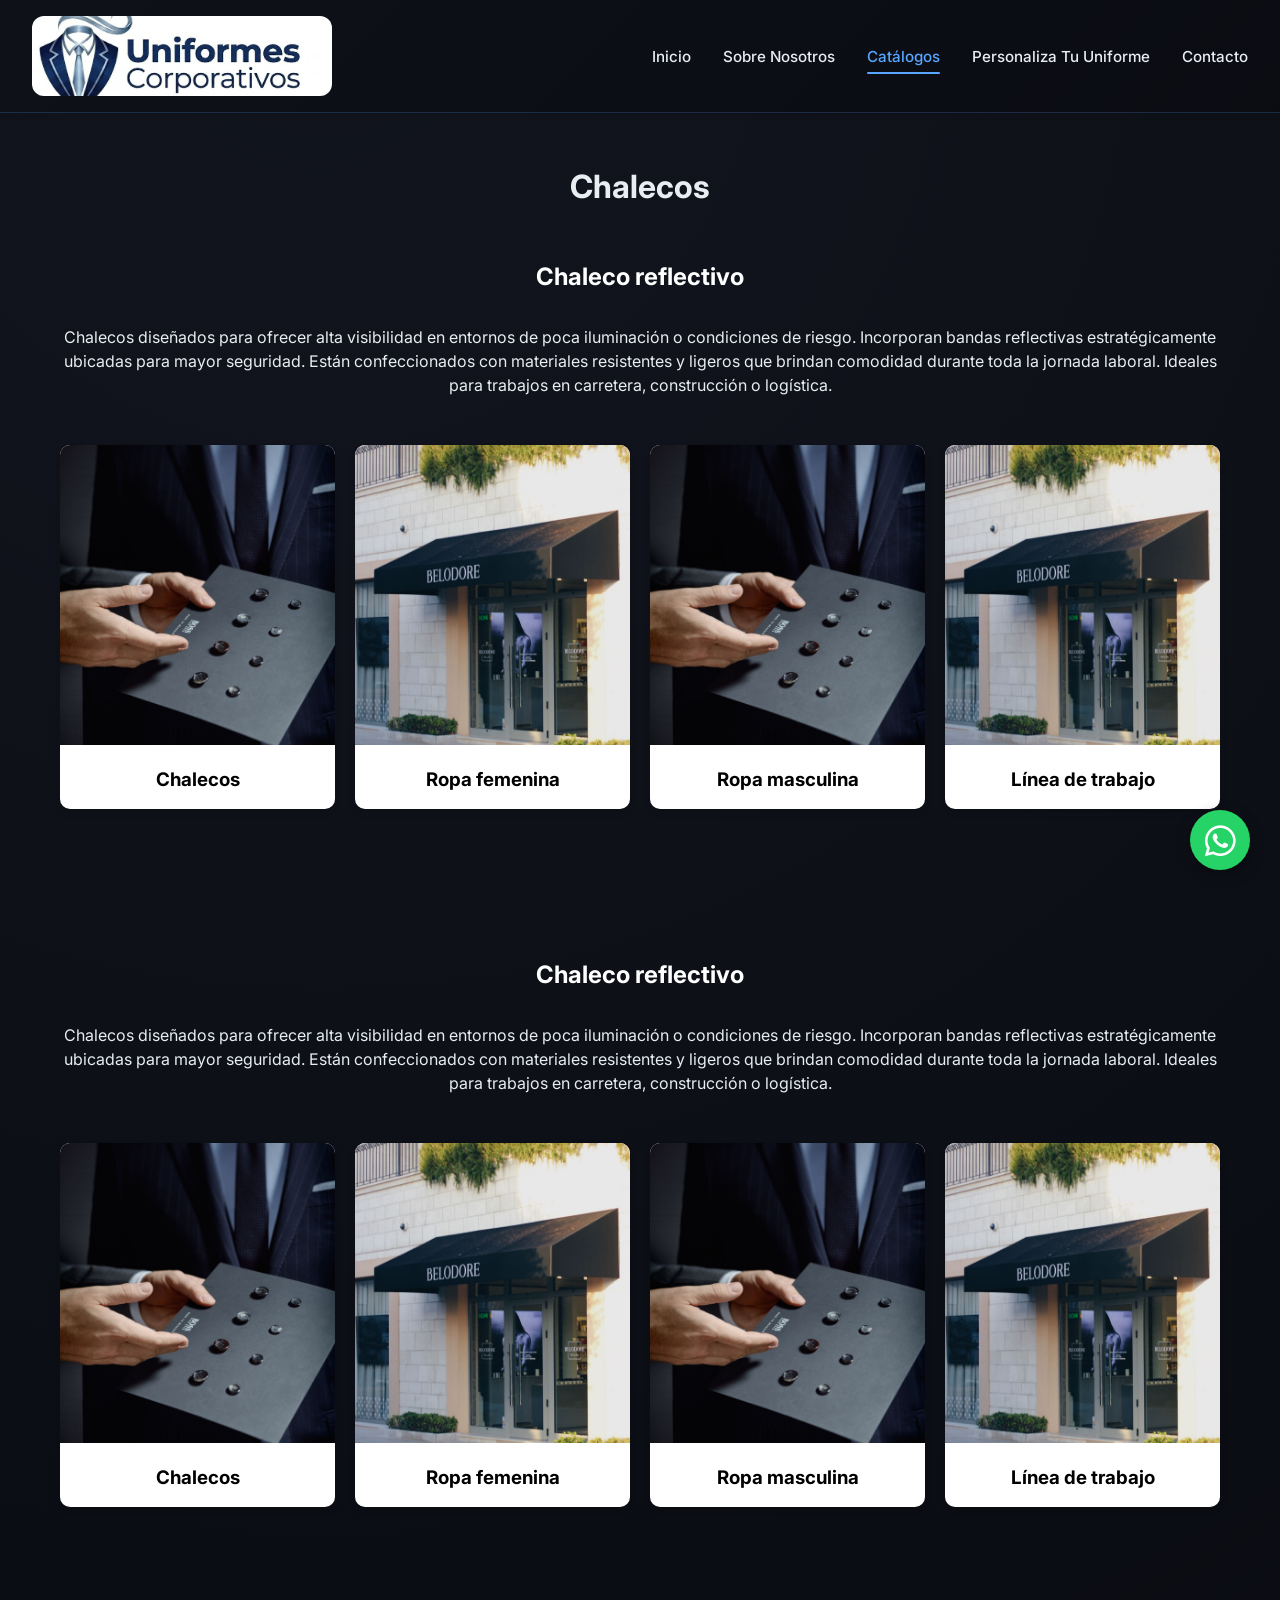
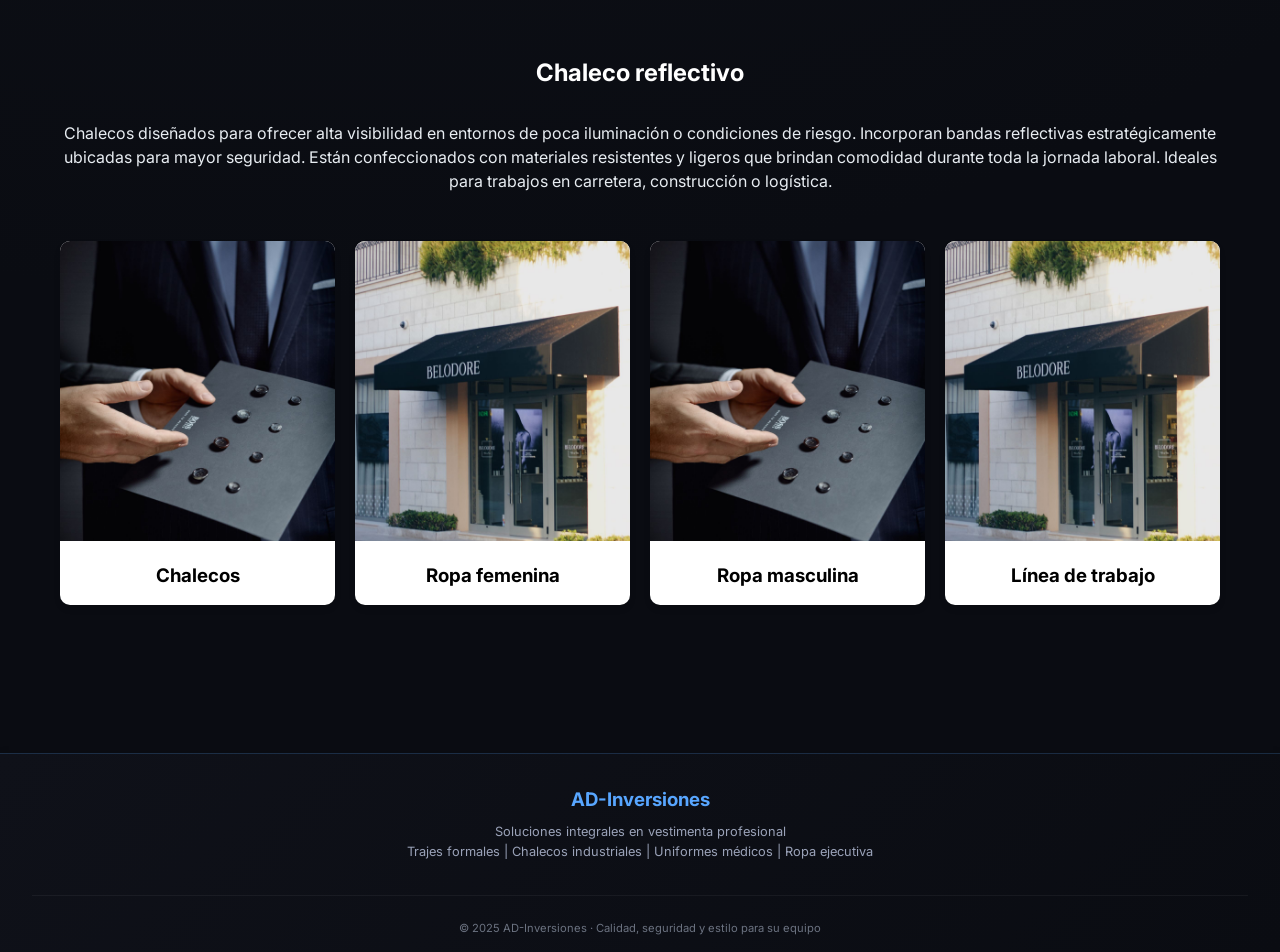
==== chalecos.html @ 8f3dea04 "nuevos cambio logo" ====
<!doctype html>
<html lang="es">
  <head>
    <meta charset="UTF-8" />
    <meta
      name="viewport"
      content="width=device-width, initial-scale=1.0, user-scalable=yes"
    />
    <title>AD-Inversiones | Inicio - Vestimenta Profesional</title>
    <!-- Google Fonts -->
    <link
      href="https://fonts.googleapis.com/css2?family=Inter:opsz,wght@14..32,300;14..32,400;14..32,500;14..32,600;14..32,700;14..32,800&display=swap"
      rel="stylesheet"
    />
    <!-- Font Awesome 6 -->
    <link
      rel="stylesheet"
      href="https://cdnjs.cloudflare.com/ajax/libs/font-awesome/6.0.0-beta3/css/all.min.css"
    />
    <!-- CSS principal -->
    <link rel="stylesheet" href="catalogo.css" />
    <link rel="stylesheet" href="home.css" />
    <link rel="stylesheet" href="style/styleWA.css" />
  </head>
  <body>
    <!-- Navbar -->
    <nav class="navbar">
      <div class="nav-container">
        <div class="nav-logo">
          <img
            src="assets/logo1.jpeg"
            alt="Logo AD-Inversiones"
            class="logo-img"
          />
        </div>
        <ul class="nav-menu">
          <li class="nav-item">
            <a href="home.html" class="nav-link">Inicio</a>
          </li>
          <li class="nav-item">
            <a href="nosotros.html" class="nav-link">Sobre Nosotros</a>
          </li>
          <li class="nav-item">
            <a href="catalogo.html" class="nav-link active">Catálogos</a>
          </li>
          <li class="nav-item">
            <a href="personaliza.html" class="nav-link"
              >Personaliza Tu Uniforme</a
            >
          </li>
          <li class="nav-item">
            <a href="contacto.html" class="nav-link">Contacto</a>
          </li>
        </ul>
        <div class="nav-toggle">
          <i class="fas fa-bars"></i>
        </div>
      </div>
    </nav>

    <!-- Hero / Introducción -->

    <!-- CATÁLOGO -->
    <section class="classes__container">
      <h1 class="section__header">Chalecos</h1>
      <br /><br />
      <h2 class="section__subheader">Chaleco reflectivo</h2>
      <p>
        Chalecos diseñados para ofrecer alta visibilidad en entornos de poca
        iluminación o condiciones de riesgo. Incorporan bandas reflectivas
        estratégicamente ubicadas para mayor seguridad. Están confeccionados con
        materiales resistentes y ligeros que brindan comodidad durante toda la
        jornada laboral. Ideales para trabajos en carretera, construcción o
        logística.
      </p>

      <br /><br />

      <div class="classes__grid">
        <div class="classes__card">
          <div class="classes__image">
            <img src="imagenes/001.jpg" />
          </div>
          <h3>Chalecos</h3>
        </div>

        <div class="classes__card">
          <div class="classes__image">
            <img src="imagenes/002.jpg" />
          </div>
          <h3>Ropa femenina</h3>
        </div>

        <div class="classes__card">
          <div class="classes__image">
            <img src="imagenes/001.jpg" />
          </div>
          <h3>Ropa masculina</h3>
        </div>

        <div class="classes__card">
          <div class="classes__image">
            <img src="imagenes/002.jpg" />
          </div>
          <h3>Línea de trabajo</h3>
        </div>
      </div>
    </section>

    <br /><br />

    <section class="classes__container">
      <h2 class="section__subheader">Chaleco reflectivo</h2>
      <p>
        Chalecos diseñados para ofrecer alta visibilidad en entornos de poca
        iluminación o condiciones de riesgo. Incorporan bandas reflectivas
        estratégicamente ubicadas para mayor seguridad. Están confeccionados con
        materiales resistentes y ligeros que brindan comodidad durante toda la
        jornada laboral. Ideales para trabajos en carretera, construcción o
        logística.
      </p>

      <br /><br />

      <div class="classes__grid">
        <div class="classes__card">
          <div class="classes__image">
            <img src="imagenes/001.jpg" />
          </div>
          <h3>Chalecos</h3>
        </div>

        <div class="classes__card">
          <div class="classes__image">
            <img src="imagenes/002.jpg" />
          </div>
          <h3>Ropa femenina</h3>
        </div>

        <div class="classes__card">
          <div class="classes__image">
            <img src="imagenes/001.jpg" />
          </div>
          <h3>Ropa masculina</h3>
        </div>

        <div class="classes__card">
          <div class="classes__image">
            <img src="imagenes/002.jpg" />
          </div>
          <h3>Línea de trabajo</h3>
        </div>
      </div>
    </section>

    <br /><br />

    <section class="classes__container">
      <h2 class="section__subheader">Chaleco reflectivo</h2>
      <p>
        Chalecos diseñados para ofrecer alta visibilidad en entornos de poca
        iluminación o condiciones de riesgo. Incorporan bandas reflectivas
        estratégicamente ubicadas para mayor seguridad. Están confeccionados con
        materiales resistentes y ligeros que brindan comodidad durante toda la
        jornada laboral. Ideales para trabajos en carretera, construcción o
        logística.
      </p>

      <br /><br />

      <div class="classes__grid">
        <div class="classes__card">
          <div class="classes__image">
            <img src="imagenes/001.jpg" />
          </div>
          <h3>Chalecos</h3>
        </div>

        <div class="classes__card">
          <div class="classes__image">
            <img src="imagenes/002.jpg" />
          </div>
          <h3>Ropa femenina</h3>
        </div>

        <div class="classes__card">
          <div class="classes__image">
            <img src="imagenes/001.jpg" />
          </div>
          <h3>Ropa masculina</h3>
        </div>

        <div class="classes__card">
          <div class="classes__image">
            <img src="imagenes/002.jpg" />
          </div>
          <h3>Línea de trabajo</h3>
        </div>
      </div>
    </section>

    <br /><br />

    <footer>
      <div class="footer-content">
        <div class="footer-info">
          <h3>AD-Inversiones</h3>
          <p>Soluciones integrales en vestimenta profesional</p>
          <p>
            Trajes formales | Chalecos industriales | Uniformes médicos | Ropa
            ejecutiva
          </p>
        </div>
      </div>
      <div class="footer-bottom">
        <p>
          © 2025 AD-Inversiones · Calidad, seguridad y estilo para su equipo
        </p>
      </div>
    </footer>

    <!-- Cargar jQuery -->
    <script src="https://code.jquery.com/jquery-3.7.1.min.js"></script>

    <!-- Cargar el botón de WhatsApp -->
    <div id="whatsappContainer"></div>
    <script>
      $(document).ready(function () {
        $("#whatsappContainer").load("components/whatsapp-button.html");
      });
    </script>

    <script>
      // Menú hamburguesa para responsive
      const navToggle = document.querySelector(".nav-toggle");
      const navMenu = document.querySelector(".nav-menu");

      navToggle.addEventListener("click", () => {
        navMenu.classList.toggle("active");
      });
    </script>
    <!-- Cargar jQuery -->
    <script src="https://code.jquery.com/jquery-3.7.1.min.js"></script>

    <!-- Cargar el botón de WhatsApp -->
    <div id="whatsappContainer"></div>
    <script>
      $(document).ready(function () {
        $("#whatsappContainer").load("components/whatsapp-button.html");
      });
    </script>
  </body>
</html>
---- catalogo.css ----
/* ===== GENERAL ===== */
body {
    font-family: "Inter", sans-serif;
    margin: 0;
    background-color: #f9f9f9;
    /* fondo claro */
    color: #333;
}

h3 {
    color: #000;
}

/* ===== NAVBAR ===== */
.navbar {
    background: #fff;
    box-shadow: 0 2px 5px rgba(0, 0, 0, 0.1);
    position: sticky;
    top: 0;
    z-index: 1000;
}

.nav-container {
    display: flex;
    justify-content: space-between;
    align-items: center;
    padding: 15px 40px;
    max-width: 1200px;
    margin: auto;
}

.nav-logo {
    display: flex;
    align-items: center;
    gap: 10px;
}

.logo-img {
    height: 45px;
}

.logo-text {
    font-weight: bold;
    color: #0b1aec;
}

.nav-menu {
    display: flex;
    list-style: none;
    gap: 20px;
}

.nav-link {
    text-decoration: none;
    color: #333;
    font-weight: 500;
}

.nav-link:hover {
    color: #0b1aec;
}

/* ===== CATÁLOGO ===== */
.classes__container {
    max-width: 1200px;
    margin: auto;
    padding: 50px 20px;
    text-align: center;
}

.section__header {
    font-size: 2rem;
}

.section__subheader {
    color: #ffffff;
    margin-bottom: 30px;
}

.classes__grid {
    display: grid;
    grid-template-columns: repeat(4, 1fr);
    gap: 20px;
}

.classes__card {
    background: #fff;
    border-radius: 10px;
    overflow: hidden;
    box-shadow: 0 4px 6px rgba(0, 0, 0, 0.1);
    transition: 0.3s;
}

.classes__card:hover {
    transform: translateY(-5px);
}

.classes__image {
    position: relative;
}

.classes__image img {
    width: 100%;
    height: 300px;
    object-fit: cover;
}

.classes__content {
    position: absolute;
    bottom: -100%;
    width: 100%;
    height: 100%;
    display: grid;
    place-content: center;
    background: linear-gradient(to top, #04246b, transparent);
    transition: 0.4s;
}

.classes__image:hover .classes__content {
    bottom: 0;
}

.classes__btn {
    padding: 10px 15px;
    background: #0b1aec;
    color: #fff;
    border-radius: 5px;
    text-decoration: none;
    font-weight: bold;
}

.classes__card h3 {
    padding: 15px;
}

/* ===== FOOTER ===== */
footer {
    background: #fff;
    margin-top: 50px;
    padding: 30px 20px;
    text-align: center;
    box-shadow: 0 -2px 5px rgba(0, 0, 0, 0.1);
}

.footer-info h3 {
    color: #0b1aec;
}

.footer-bottom {
    margin-top: 10px;
    font-size: 0.9rem;
    color: #666;
}

/* ===== RESPONSIVE ===== */
@media (max-width: 992px) {
    .classes__grid {
        grid-template-columns: repeat(2, 1fr);
    }
}

@media (max-width: 500px) {
    .classes__grid {
        grid-template-columns: 1fr;
    }
}
---- home.css ----
* {
    margin: 0;
    padding: 0;
    box-sizing: border-box;
}

body {
    font-family: 'Inter', sans-serif;
    background-color: #0A0C12;
    background-image: radial-gradient(circle at 25% 0%, rgba(30, 35, 48, 0.4) 0%, rgba(10, 12, 18, 0) 70%);
    color: #E8EDF2;
    line-height: 1.5;
    min-height: 100vh;
}

/* ========== NAVBAR ========== */
.navbar {
    background: linear-gradient(135deg, #0F1119 0%, #0A0C12 100%);
    border-bottom: 1px solid rgba(88, 166, 255, 0.2);
    position: sticky;
    top: 0;
    z-index: 1000;
    backdrop-filter: blur(10px);
}

.nav-container {
    max-width: 1600px;
    margin: 0 auto;
    padding: 1rem 2rem;
    display: flex;
    justify-content: space-between;
    align-items: center;
}

.nav-logo {
    display: flex;
    align-items: center;
    gap: 0.8rem;
}

.logo-img {
    width: 300px;
    height: 80px;
    border-radius: 12px;
    object-fit: cover;
}

.logo-text {
    font-size: 1.5rem;
    font-weight: 800;
    background: linear-gradient(135deg, #FFFFFF, #58A6FF);
    background-clip: text;
    -webkit-background-clip: text;
    color: transparent;
}

.nav-menu {
    display: flex;
    gap: 2rem;
    list-style: none;
}

.nav-link {
    color: #E8EDF2;
    text-decoration: none;
    font-weight: 500;
    font-size: 0.95rem;
    transition: all 0.3s ease;
    padding: 0.5rem 0;
    position: relative;
}

.nav-link:hover {
    color: #58A6FF;
}

.nav-link.active {
    color: #58A6FF;
}

.nav-link.active::after {
    content: '';
    position: absolute;
    bottom: 0;
    left: 0;
    width: 100%;
    height: 2px;
    background: #58A6FF;
    border-radius: 2px;
}

.nav-toggle {
    display: none;
    font-size: 1.5rem;
    cursor: pointer;
    color: #58A6FF;
}

/* ========== HERO SECTION ========== */
.hero-section {
    padding: 4rem 2rem;
    text-align: center;
    background: linear-gradient(135deg, #0F1119 0%, #0A0C12 100%);
    border-bottom: 1px solid rgba(88, 166, 255, 0.1);
}

.hero-content h1 {
    font-size: 2.5rem;
    font-weight: 700;
    max-width: 1000px;
    margin: 0 auto;
    background: linear-gradient(135deg, #FFFFFF, #58A6FF);
    background-clip: text;
    -webkit-background-clip: text;
    color: transparent;
    line-height: 1.3;
}

/* ========== MAIN TWO COLUMNS ========== */
.main-two-columns {
    max-width: 1600px;
    margin: 0 auto;
    padding: 3rem 2rem;
    display: flex;
    gap: 3rem;
    align-items: flex-start;
}

/* Columna izquierda - Historias de éxito */
.success-sidebar {
    flex: 1.2;
    min-width: 300px;
    max-width: 420px;
    position: sticky;
    top: 100px;
    align-self: flex-start;
}

.success-card {
    background: linear-gradient(145deg, #1E3A5F 0%, #1A2F4E 100%);
    border-radius: 2rem;
    box-shadow: 0 25px 45px -12px rgba(0, 0, 0, 0.5);
    overflow: hidden;
    border: 1px solid rgba(88, 166, 255, 0.25);
    transition: transform 0.2s ease, box-shadow 0.2s ease;
}

.success-card:hover {
    transform: translateY(-5px);
    box-shadow: 0 30px 50px -15px rgba(0, 0, 0, 0.6);
    border-color: rgba(88, 166, 255, 0.5);
}

.card-header {
    background: linear-gradient(135deg, #254E7A 0%, #1A3A5C 100%);
    padding: 1.5rem 1.8rem;
    border-bottom: 1px solid rgba(88, 166, 255, 0.3);
}

.card-header h2 {
    font-weight: 700;
    font-size: 1.5rem;
    display: flex;
    align-items: center;
    gap: 0.6rem;
    color: #FFFFFF;
}

.card-header h2 i {
    font-size: 1.6rem;
    color: #58A6FF;
}

.card-header p {
    font-size: 0.85rem;
    opacity: 0.8;
    margin-top: 0.5rem;
    color: #B8D0F0;
}

.stories-list {
    padding: 1.5rem 1.8rem;
    display: flex;
    flex-direction: column;
    gap: 1.8rem;
}

.story-item {
    display: flex;
    gap: 1rem;
    align-items: flex-start;
    border-bottom: 1px solid rgba(88, 166, 255, 0.15);
    padding-bottom: 1.5rem;
}

.story-item:last-child {
    border-bottom: none;
    padding-bottom: 0;
}

.story-icon {
    background: rgba(88, 166, 255, 0.15);
    width: 48px;
    height: 48px;
    border-radius: 60px;
    display: flex;
    align-items: center;
    justify-content: center;
    flex-shrink: 0;
    color: #58A6FF;
    font-size: 1.4rem;
}

.story-content h3 {
    font-size: 1rem;
    font-weight: 700;
    margin-bottom: 0.4rem;
    color: #FFFFFF;
}

.story-content .testimonial {
    font-size: 0.85rem;
    line-height: 1.45;
    color: #C5D9F0;
    margin-bottom: 0.5rem;
}

.client-name {
    font-size: 0.7rem;
    font-weight: 600;
    text-transform: uppercase;
    letter-spacing: 0.5px;
    color: #58A6FF;
    display: inline-block;
}

.rating {
    margin-top: 0.4rem;
    color: #F4B942;
    font-size: 0.7rem;
    letter-spacing: 2px;
}

.btn-ver-mas {
    margin: 0 1.8rem 1.8rem 1.8rem;
    background: rgba(88, 166, 255, 0.1);
    border: 1px solid rgba(88, 166, 255, 0.35);
    color: #58A6FF;
    padding: 0.7rem 1rem;
    border-radius: 40px;
    font-weight: 600;
    font-size: 0.85rem;
    text-align: center;
    cursor: default;
    width: calc(100% - 3.6rem);
}

.btn-ver-mas i {
    margin-left: 0.4rem;
}

/* Columna derecha - Contenido principal */
.main-content {
    flex: 3;
    min-width: 0;
}

/* ========== WHAT WE DO ========== */
.what-we-do {
    background: linear-gradient(145deg, #1C3A5C 0%, #16324F 100%);
    padding: 2rem;
    border-radius: 1.5rem;
    margin-bottom: 2rem;
    border: 1px solid rgba(88, 166, 255, 0.2);
}

.what-we-do h2 {
    font-size: 1.8rem;
    color: #58A6FF;
    margin-bottom: 1rem;
}

.what-we-do p {
    font-size: 1rem;
    color: #C5D9F0;
    line-height: 1.6;
}

/* ========== DESIGNS SECTION ========== */
.designs-section {
    background: linear-gradient(145deg, #1C3A5C 0%, #16324F 100%);
    padding: 2rem;
    border-radius: 1.5rem;
    margin-bottom: 2rem;
    border: 1px solid rgba(88, 166, 255, 0.2);
}

.designs-section h2 {
    font-size: 1.8rem;
    color: #58A6FF;
    margin-bottom: 1rem;
}

.designs-section p {
    font-size: 1rem;
    color: #C5D9F0;
    line-height: 1.6;
}

/* ========== PRODUCT LINES ========== */
.product-lines {
    margin-bottom: 3rem;
}

.line-cards {
    display: grid;
    grid-template-columns: repeat(auto-fit, minmax(220px, 1fr));
    gap: 1.5rem;
}

.line-card {
    background: linear-gradient(145deg, #1C3A5C 0%, #16324F 100%);
    padding: 1.8rem;
    border-radius: 1.5rem;
    text-align: center;
    transition: all 0.3s ease;
    border: 1px solid rgba(88, 166, 255, 0.2);
}

.line-card:hover {
    transform: translateY(-5px);
    border-color: rgba(88, 166, 255, 0.5);
}

.line-icon {
    width: 70px;
    height: 70px;
    background: rgba(88, 166, 255, 0.15);
    border-radius: 60px;
    display: flex;
    align-items: center;
    justify-content: center;
    margin: 0 auto 1.2rem auto;
}

.line-icon i {
    font-size: 2rem;
    color: #58A6FF;
}

.line-card h3 {
    color: #FFFFFF;
    margin-bottom: 0.8rem;
    font-size: 1.1rem;
}

.line-card p {
    color: #B8D0F0;
    font-size: 0.85rem;
    line-height: 1.5;
}

/* ========== GALLERY SECTION ========== */
.gallery-section {
    margin-bottom: 1rem;
}

.section-header {
    text-align: center;
    margin-bottom: 2rem;
}

.section-header h2 {
    font-size: 1.8rem;
    color: #58A6FF;
    margin-bottom: 0.5rem;
}

.section-header p {
    color: #B8D0F0;
}

.gallery-grid {
    display: grid;
    grid-template-columns: repeat(auto-fill, minmax(250px, 1fr));
    gap: 1.8rem;
}

.clothing-card {
    background: linear-gradient(145deg, #1C3A5C 0%, #16324F 100%);
    border-radius: 1.5rem;
    overflow: hidden;
    transition: all 0.35s ease;
    box-shadow: 0 10px 25px -8px rgba(0, 0, 0, 0.4);
    border: 1px solid rgba(88, 166, 255, 0.25);
    cursor: pointer;
}

.clothing-card:hover {
    transform: translateY(-8px);
    box-shadow: 0 25px 40px -12px rgba(0, 0, 0, 0.5);
    border-color: rgba(88, 166, 255, 0.5);
}

.image-container {
    width: 100%;
    aspect-ratio: 4 / 5;
    overflow: hidden;
    background: #0F1A24;
}

.image-container img {
    width: 100%;
    height: 100%;
    object-fit: cover;
    transition: transform 0.5s ease;
}

.clothing-card:hover .image-container img {
    transform: scale(1.05);
}

.clothing-info {
    padding: 1.2rem;
}

.clothing-info h3 {
    font-size: 1rem;
    font-weight: 700;
    margin-bottom: 0.3rem;
    color: #FFFFFF;
}

.category-tag {
    font-size: 0.7rem;
    color: #58A6FF;
    margin-bottom: 0.5rem;
    display: flex;
    align-items: center;
    gap: 0.3rem;
}

.price {
    font-weight: 800;
    color: #58A6FF;
    font-size: 1.1rem;
}

/* ========== FOOTER ========== */
footer {
    background: linear-gradient(135deg, #0F1119 0%, #0A0C12 100%);
    border-top: 1px solid rgba(88, 166, 255, 0.2);
    padding: 2rem 2rem 1rem;
}

.footer-content {
    max-width: 1600px;
    margin: 0 auto;
    display: flex;
    justify-content: center;
    align-items: center;
    flex-wrap: wrap;
    gap: 2rem;
    padding-bottom: 1.5rem;
}

.footer-info h3 {
    color: #58A6FF;
    margin-bottom: 0.5rem;
}

.footer-info p {
    color: #9AA2B8;
    font-size: 0.8rem;
}

.footer-links {
    display: flex;
    gap: 1.5rem;
    flex-wrap: wrap;
}

.footer-links a {
    color: #B0B8CC;
    text-decoration: none;
    font-size: 0.85rem;
    transition: color 0.3s;
}

.footer-links a:hover {
    color: #58A6FF;
}

.footer-bottom {
    text-align: center;
    padding-top: 1.5rem;
    border-top: 1px solid rgba(255, 255, 255, 0.05);
}

.footer-bottom p {
    color: #6B7280;
    font-size: 0.7rem;
}

/* ========== RESPONSIVE ========== */
@media (max-width: 1000px) {
    .main-two-columns {
        flex-direction: column;
        padding: 2rem 1.5rem;
    }

    .success-sidebar {
        position: relative;
        top: 0;
        max-width: 100%;
        width: 100%;
        margin-bottom: 2rem;
    }

    .success-card {
        max-width: 100%;
    }
}

@media (max-width: 900px) {
    .nav-menu {
        position: fixed;
        left: -100%;
        top: 70px;
        flex-direction: column;
        background: linear-gradient(135deg, #0F1119 0%, #0A0C12 100%);
        width: 100%;
        text-align: center;
        transition: 0.3s;
        box-shadow: 0 10px 20px rgba(0, 0, 0, 0.3);
        padding: 2rem 0;
        gap: 1.5rem;
        border-bottom: 1px solid rgba(88, 166, 255, 0.2);
    }

    .nav-menu.active {
        left: 0;
    }

    .nav-toggle {
        display: block;
    }

    .hero-content h1 {
        font-size: 1.8rem;
    }
}

@media (max-width: 550px) {
    .hero-section {
        padding: 2rem 1rem;
    }

    .hero-content h1 {
        font-size: 1.4rem;
    }

    .what-we-do h2,
    .designs-section h2,
    .section-header h2 {
        font-size: 1.5rem;
    }

    .gallery-grid {
        gap: 1rem;
    }

    .line-cards {
        grid-template-columns: 1fr;
    }

    .footer-content {
        flex-direction: column;
        text-align: center;
    }

    .main-two-columns {
        padding: 1.5rem;
    }
}
---- style/styleWA.css ----
/* ========== BOTÓN FLOTANTE DE WHATSAPP ========== */
.whatsapp-float {
    position: fixed;
    bottom: 30px;
    right: 30px;
    background-color: #25D366;
    color: white;
    width: 60px;
    height: 60px;
    border-radius: 50%;
    text-align: center;
    font-size: 35px;
    box-shadow: 0 4px 15px rgba(0, 0, 0, 0.3);
    z-index: 1000;
    display: flex;
    align-items: center;
    justify-content: center;
    text-decoration: none;
    transition: all 0.3s ease;
    animation: pulse 2s infinite;
}

.whatsapp-float:hover {
    transform: scale(1.1);
    background-color: #20b858;
    box-shadow: 0 6px 20px rgba(0, 0, 0, 0.4);
}

.whatsapp-float i {
    font-size: 35px;
    color: white;
}

/* Tooltip o texto flotante */
.whatsapp-tooltip {
    position: absolute;
    right: 70px;
    background-color: #1a1a2e;
    color: white;
    padding: 8px 15px;
    border-radius: 20px;
    font-size: 14px;
    font-weight: 500;
    white-space: nowrap;
    opacity: 0;
    visibility: hidden;
    transition: all 0.3s ease;
    font-family: 'Inter', sans-serif;
    box-shadow: 0 2px 10px rgba(0, 0, 0, 0.2);
    pointer-events: none;
}

.whatsapp-tooltip::after {
    content: '';
    position: absolute;
    right: -8px;
    top: 50%;
    transform: translateY(-50%);
    border-width: 5px;
    border-style: solid;
    border-color: transparent transparent transparent #1a1a2e;
}

.whatsapp-float:hover .whatsapp-tooltip {
    opacity: 1;
    visibility: visible;
}

/* Animación de pulso */
@keyframes pulse {
    0% {
        box-shadow: 0 0 0 0 rgba(37, 211, 102, 0.7);
    }
    70% {
        box-shadow: 0 0 0 15px rgba(37, 211, 102, 0);
    }
    100% {
        box-shadow: 0 0 0 0 rgba(37, 211, 102, 0);
    }
}

/* Responsive para móviles */
@media (max-width: 768px) {
    .whatsapp-float {
        bottom: 20px;
        right: 20px;
        width: 55px;
        height: 55px;
    }

    .whatsapp-float i {
        font-size: 30px;
    }

    .whatsapp-tooltip {
        display: none;
    }
}
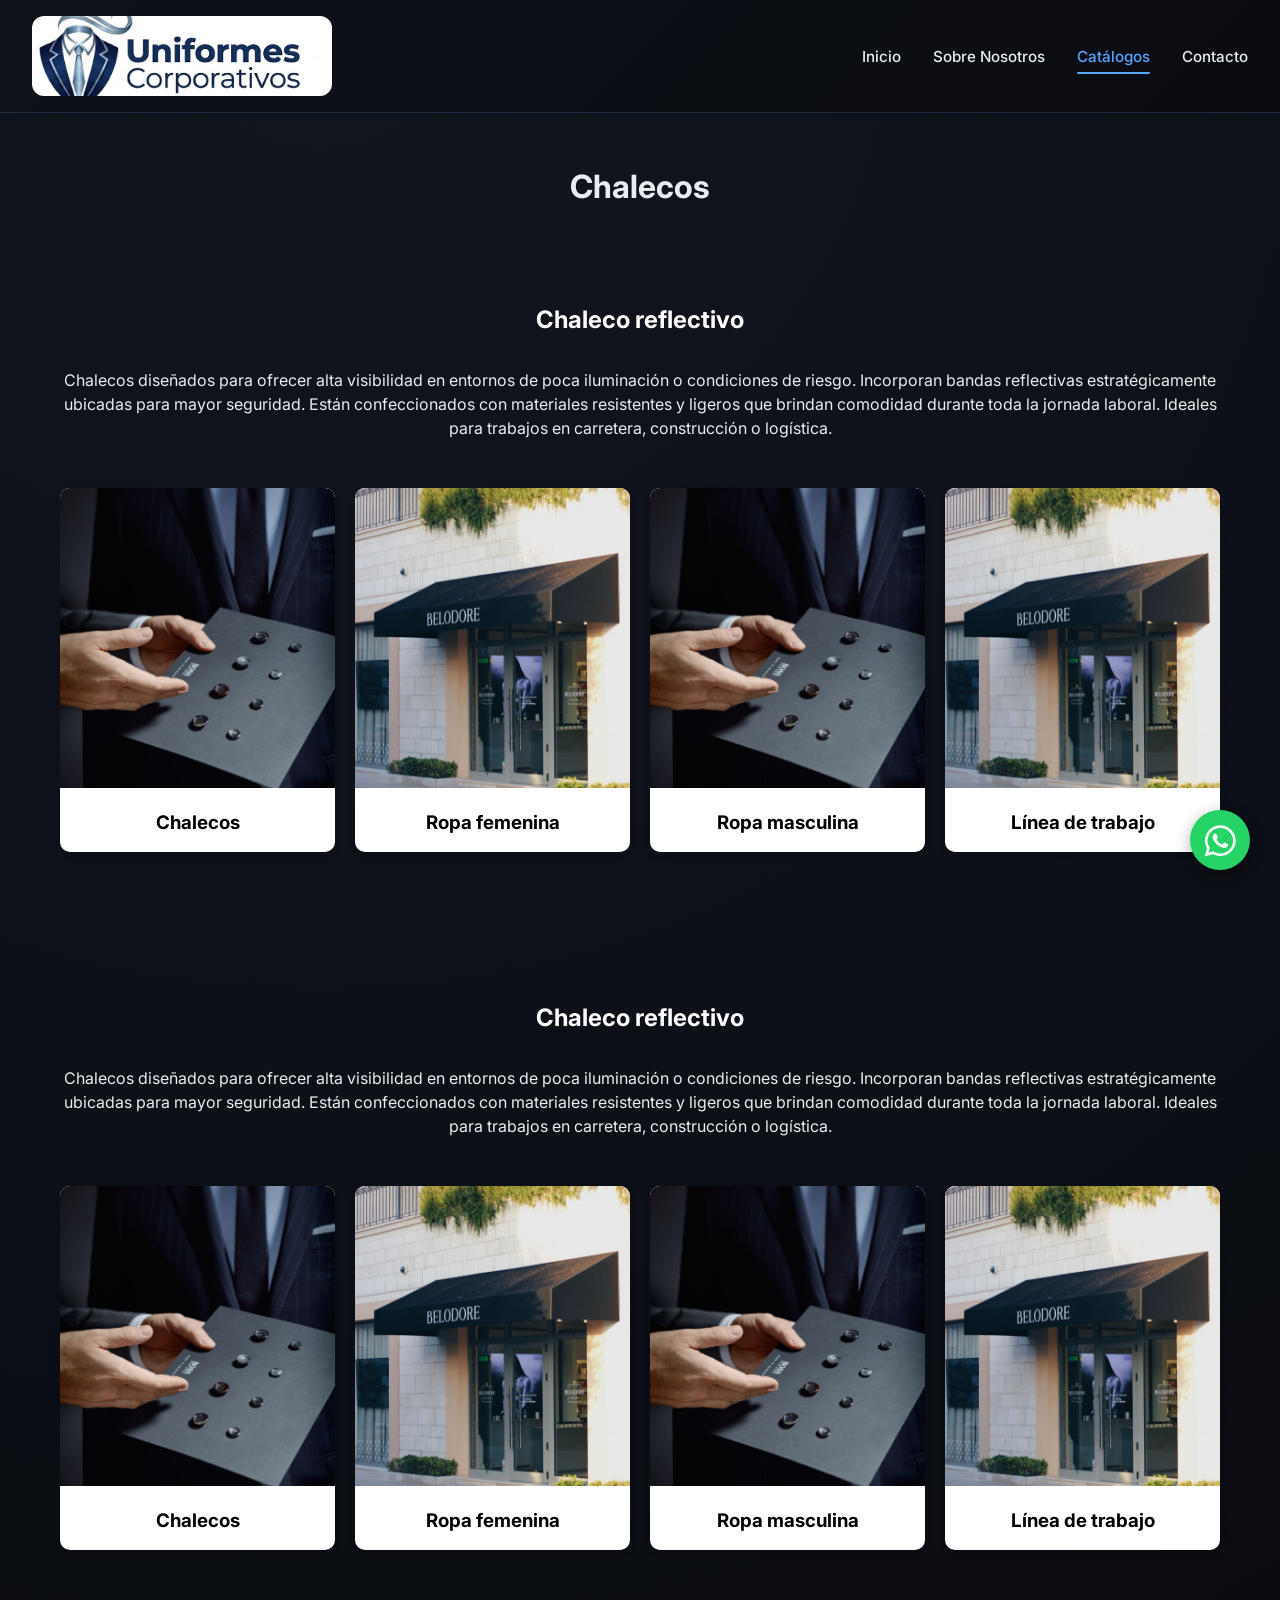
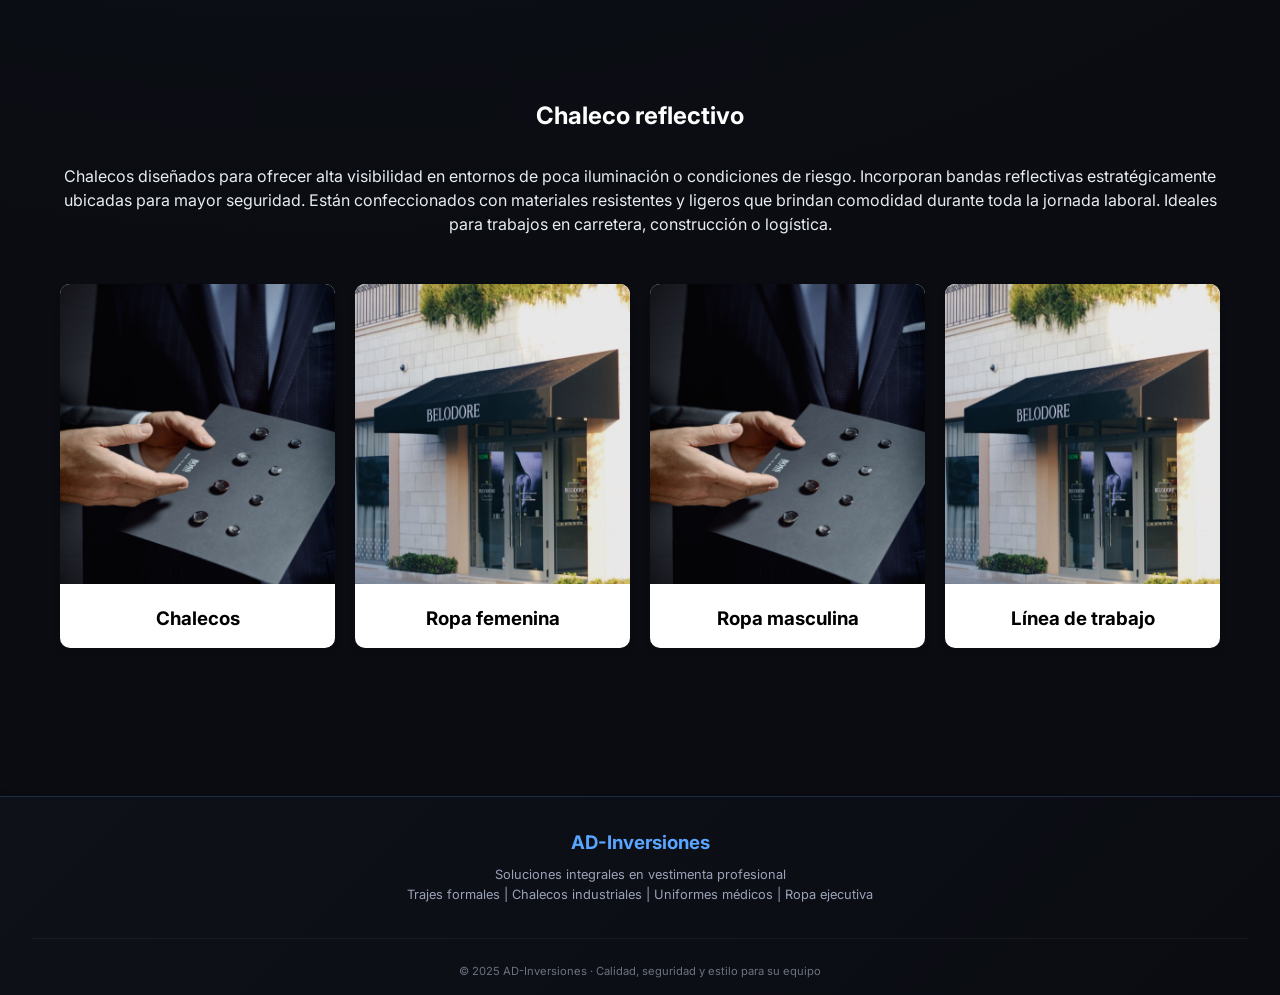
==== commit c5227d2b: "se agrego el proyecto" ====
--- a/chalecos.html
+++ b/chalecos.html
@@ -18,8 +18,8 @@
       href="https://cdnjs.cloudflare.com/ajax/libs/font-awesome/6.0.0-beta3/css/all.min.css"
     />
     <!-- CSS principal -->
-    <link rel="stylesheet" href="catalogo.css" />
-    <link rel="stylesheet" href="home.css" />
+    <link rel="stylesheet" href="style/catalogo.css" />
+    <link rel="stylesheet" href="style/home.css" />
     <link rel="stylesheet" href="style/styleWA.css" />
   </head>
   <body>
@@ -43,11 +43,7 @@
           <li class="nav-item">
             <a href="catalogo.html" class="nav-link active">Catálogos</a>
           </li>
-          <li class="nav-item">
-            <a href="personaliza.html" class="nav-link"
-              >Personaliza Tu Uniforme</a
-            >
-          </li>
+
           <li class="nav-item">
             <a href="contacto.html" class="nav-link">Contacto</a>
           </li>
--- a/style/catalogo.css
+++ b/style/catalogo.css
@@ -0,0 +1,585 @@
+/* ===== GENERAL ===== */
+body {
+    font-family: "Inter", sans-serif;
+    margin: 0;
+    background-color: #f9f9f9;
+    /* fondo claro */
+    color: #333;
+}
+
+h3 {
+    color: #000;
+}
+
+/* ===== NAVBAR ===== */
+.navbar {
+    background: #fff;
+    box-shadow: 0 2px 5px rgba(0, 0, 0, 0.1);
+    position: sticky;
+    top: 0;
+    z-index: 1000;
+}
+
+.nav-container {
+    display: flex;
+    justify-content: space-between;
+    align-items: center;
+    padding: 15px 40px;
+    max-width: 1200px;
+    margin: auto;
+}
+
+.nav-logo {
+    display: flex;
+    align-items: center;
+    gap: 10px;
+}
+
+.logo-img {
+    height: 45px;
+}
+
+.logo-text {
+    font-weight: bold;
+    color: #0b1aec;
+}
+
+.nav-menu {
+    display: flex;
+    list-style: none;
+    gap: 20px;
+}
+
+.nav-link {
+    text-decoration: none;
+    color: #333;
+    font-weight: 500;
+}
+
+.nav-link:hover {
+    color: #0b1aec;
+}
+
+/* ===== CATÁLOGO ===== */
+.classes__container {
+    max-width: 1200px;
+    margin: auto;
+    padding: 50px 20px;
+    text-align: center;
+}
+
+.section__header {
+    font-size: 2rem;
+}
+
+.section__subheader {
+    color: #ffffff;
+    margin-bottom: 30px;
+}
+
+.classes__grid {
+    display: grid;
+    grid-template-columns: repeat(4, 1fr);
+    gap: 20px;
+}
+
+.classes__card {
+    background: #fff;
+    border-radius: 10px;
+    overflow: hidden;
+    box-shadow: 0 4px 6px rgba(0, 0, 0, 0.1);
+    transition: 0.3s;
+}
+
+.classes__card:hover {
+    transform: translateY(-5px);
+}
+
+.classes__image {
+    position: relative;
+}
+
+.classes__image img {
+    width: 100%;
+    height: 300px;
+    object-fit: cover;
+}
+
+.classes__content {
+    position: absolute;
+    bottom: -100%;
+    width: 100%;
+    height: 100%;
+    display: grid;
+    place-content: center;
+    background: linear-gradient(to top, #04246b, transparent);
+    transition: 0.4s;
+}
+
+.classes__image:hover .classes__content {
+    bottom: 0;
+}
+
+.classes__btn {
+    padding: 10px 15px;
+    background: #0b1aec;
+    color: #fff;
+    border-radius: 5px;
+    text-decoration: none;
+    font-weight: bold;
+}
+
+.classes__card h3 {
+    padding: 15px;
+}
+
+/* ===== FOOTER ===== */
+footer {
+    background: #fff;
+    margin-top: 50px;
+    padding: 30px 20px;
+    text-align: center;
+    box-shadow: 0 -2px 5px rgba(0, 0, 0, 0.1);
+}
+
+.footer-info h3 {
+    color: #0b1aec;
+}
+
+.footer-bottom {
+    margin-top: 10px;
+    font-size: 0.9rem;
+    color: #666;
+}
+
+/* ===== RESPONSIVE ===== */
+@media (max-width: 992px) {
+    .classes__grid {
+        grid-template-columns: repeat(2, 1fr);
+    }
+}
+
+@media (max-width: 500px) {
+    .classes__grid {
+        grid-template-columns: 1fr;
+    }
+}
+
+
+
+
+
+
+
+
+
+
+
+/* CONTENEDOR PRINCIPAL */
+.why {
+    padding: 4rem 2rem;
+}
+
+.why__wrapper {
+    max-width: 1200px;
+    margin: auto;
+
+    display: grid;
+    grid-template-columns: 1fr 1fr;
+    gap: 4rem;
+    align-items: center;
+}
+
+/* IMAGEN CONTROLADA */
+.why__image {
+    width: 100%;
+    max-height: 650px;
+    overflow: hidden;
+    border-radius: 12px;
+}
+
+.why__image img {
+    width: 100%;
+    height: 100%;
+    object-fit: cover;
+    transition: transform 0.6s ease;
+}
+
+.why__image:hover img {
+    transform: scale(1.05);
+}
+
+/* CONTENIDO MEJOR DISTRIBUIDO */
+.why__content {
+    max-width: 600px;
+
+}
+
+/* TITULO */
+.section__header {
+    font-size: 2rem;
+    margin-bottom: 2rem;
+    text-align: center;
+    position: relative;
+}
+
+.section__header::after {
+    content: "";
+    width: 60px;
+    height: 3px;
+    display: block;
+    margin: 0.5rem auto 0;
+    border-radius: 2px;
+}
+
+/* PÁRRAFO */
+.parrafo {
+    text-align: justify;
+    line-height: 2;
+    font-size: 1rem;
+    margin-bottom: 2.5rem;
+}
+
+/* LISTA */
+.why__list {
+    list-style: none;
+    padding: 0;
+    margin-top: 1rem;
+}
+
+/* ITEMS */
+.why__item {
+    display: grid;
+    grid-template-columns: 1px 2fr;
+    /* icono | texto */
+    align-items: start;
+    gap: 0.6rem;
+    margin-bottom: 0.8rem;
+    transition: transform 0.3s ease;
+}
+
+/* ICONO */
+.why__item i {
+    font-size: 1.2rem;
+    margin-top: 3px;
+    /* alinea con el texto */
+    transition: transform 0.3s ease;
+}
+
+/* TEXTO DEL SPAN */
+.why__item span {
+    display: block;
+    text-align: justify;
+    line-height: 1.6;
+}
+
+/* HOVER */
+.why__item:hover {
+    transform: translateX(6px);
+}
+
+.why__item:hover i {
+    transform: scale(1.2);
+}
+
+/* RESPONSIVE */
+@media (max-width: 900px) {
+    .why__wrapper {
+        grid-template-columns: 1fr;
+        text-align: center;
+    }
+
+    .why__content {
+        max-width: 100%;
+    }
+
+    .why__item {
+        justify-content: center;
+    }
+}
+
+
+
+
+
+
+
+Mision y vision
+
+/* CONTENEDOR */
+.mv {
+    padding: 4rem 2rem;
+}
+
+.mv__wrapper {
+    max-width: 1100px;
+    margin: auto;
+
+    display: grid;
+    grid-template-columns: repeat(2, 1fr);
+    gap: 2rem;
+}
+
+/* TARJETAS GLASS */
+.mv__card {
+    padding: 2rem;
+    border-radius: 16px;
+
+    background: rgba(255, 255, 255, 0.08);
+    /* 👈 transparencia */
+    backdrop-filter: blur(12px);
+    /* 👈 efecto vidrio */
+    -webkit-backdrop-filter: blur(12px);
+
+    border: 1px solid rgba(255, 255, 255, 0.15);
+
+    transition: transform 0.3s ease, box-shadow 0.3s ease;
+}
+
+/* HOVER */
+.mv__card:hover {
+    transform: translateY(-10px) scale(1.02);
+    box-shadow: 0 10px 30px rgba(0, 0, 0, 0.2);
+}
+
+/* ICONO */
+.mv__icon {
+    font-size: 2rem;
+    text-align: center;
+    margin-bottom: 0.5rem;
+}
+
+/* TITULO */
+.mv__title {
+    font-size: 1.5rem;
+    text-align: center;
+    margin-bottom: 1rem;
+    position: relative;
+    color: #ffffff;
+}
+
+/* LINEA */
+.mv__title::after {
+    content: "";
+    width: 50px;
+    height: 3px;
+    display: block;
+    margin: 0.5rem auto 0;
+    border-radius: 2px;
+}
+
+/* TEXTO */
+.mv__text {
+    text-align: justify;
+    line-height: 1.8;
+    font-size: 1rem;
+    opacity: 0.9;
+}
+
+/* RESPONSIVE */
+@media (max-width: 768px) {
+    .mv__wrapper {
+        grid-template-columns: 1fr;
+    }
+}
+
+
+
+valores
+
+/* CONTENEDOR */
+.val {
+    padding: 4rem 2rem;
+}
+
+.val__wrapper {
+    max-width: 1100px;
+    margin: auto;
+}
+
+/* HEADER */
+.val__header {
+    text-align: center;
+    margin-bottom: 2.5rem;
+}
+
+/* TITULO */
+.val__title {
+    font-size: 2rem;
+    margin-bottom: 1rem;
+    position: relative;
+}
+
+/* LINEA DECORATIVA */
+.val__title::after {
+    content: "";
+    width: 60px;
+    height: 3px;
+    display: block;
+    margin: 0.5rem auto 0;
+    border-radius: 2px;
+}
+
+/* DESCRIPCION */
+.val__description {
+    max-width: 700px;
+    margin: auto;
+    text-align: justify;
+    line-height: 1.8;
+}
+
+/* GRID DE VALORES */
+.val__grid {
+    display: grid;
+    grid-template-columns: repeat(3, 1fr);
+    gap: 1.5rem;
+}
+
+/* TARJETAS */
+.val__card {
+    padding: 1.5rem;
+    text-align: center;
+    border-radius: 12px;
+
+    background: rgba(255, 255, 255, 0.08);
+    backdrop-filter: blur(10px);
+    -webkit-backdrop-filter: blur(10px);
+
+    border: 1px solid rgba(255, 255, 255, 0.15);
+
+    font-size: 1rem;
+    font-weight: 500;
+
+    transition: transform 0.3s ease, box-shadow 0.3s ease;
+}
+
+/* HOVER */
+.val__card:hover {
+    transform: translateY(-8px) scale(1.03);
+    box-shadow: 0 10px 25px rgba(0, 0, 0, 0.2);
+}
+
+/* RESPONSIVE */
+@media (max-width: 768px) {
+    .val__description {
+        text-align: justify;
+    }
+}
+
+@media (max-width: 768px) {
+    .val__grid {
+        grid-template-columns: repeat(2, 1fr);
+        /* 2 por fila */
+    }
+}
+
+@media (max-width: 480px) {
+    .val__grid {
+        grid-template-columns: 1fr;
+        /* 1 por fila */
+    }
+}
+
+
+
+
+
+
+
+
+
+/* CONTACTO */
+
+
+.contact-container {
+    display: grid;
+    grid-template-columns: 1fr 1fr;
+    gap: 40px;
+    max-width: 1200px;
+    margin: auto;
+}
+
+/* INFO */
+.contact-info h2,
+.contact-form h2 {
+    margin-bottom: 20px;
+    font-weight: 700;
+}
+
+.info-item {
+    display: flex;
+    align-items: flex-start;
+    gap: 12px;
+    margin-bottom: 15px;
+}
+
+.info-item i {
+    color: #ffffff;
+    font-size: 18px;
+    margin-top: 5px;
+}
+
+/* MAPA */
+.map-container {
+    display: flex;
+    justify-content: center;
+}
+
+.map-container iframe {
+    width: 100%;
+    max-width: 600px;
+    height: 400px;
+    border-radius: 10px;
+    margin-top: 15px;
+}
+
+/* FORMULARIO */
+.contact-form form {
+    display: flex;
+    flex-direction: column;
+}
+
+.form-group {
+    margin-bottom: 15px;
+}
+
+.form-group input,
+.form-group textarea {
+    width: 100%;
+    padding: 12px 14px;
+    border: 1px solid #ddd;
+    border-radius: 8px;
+    font-family: 'Inter', sans-serif;
+    font-size: 14px;
+    transition: 0.3s;
+}
+
+.form-group input:focus,
+.form-group textarea:focus {
+    border-color: #0a2a66;
+    outline: none;
+    box-shadow: 0 0 5px rgba(10, 42, 102, 0.2);
+}
+
+/* BOTÓN */
+.btn-submit {
+    background: #0a2a66;
+    color: white;
+    border: none;
+    padding: 12px;
+    border-radius: 8px;
+    font-weight: 600;
+    cursor: pointer;
+    transition: 0.3s;
+}
+
+.btn-submit:hover {
+    background: #163d8c;
+}
+
+/* RESPONSIVE */
+@media (max-width: 768px) {
+    .contact-container {
+        grid-template-columns: 1fr;
+    }
+}
--- a/style/home.css
+++ b/style/home.css
@@ -0,0 +1,585 @@
+* {
+    margin: 0;
+    padding: 0;
+    box-sizing: border-box;
+}
+
+body {
+    font-family: 'Inter', sans-serif;
+    background-color: #0A0C12;
+    background-image: radial-gradient(circle at 25% 0%, rgba(30, 35, 48, 0.4) 0%, rgba(10, 12, 18, 0) 70%);
+    color: #E8EDF2;
+    line-height: 1.5;
+    min-height: 100vh;
+}
+
+/* ========== NAVBAR ========== */
+.navbar {
+    background: linear-gradient(135deg, #0F1119 0%, #0A0C12 100%);
+    border-bottom: 1px solid rgba(88, 166, 255, 0.2);
+    position: sticky;
+    top: 0;
+    z-index: 1000;
+    backdrop-filter: blur(10px);
+}
+
+.nav-container {
+    max-width: 1600px;
+    margin: 0 auto;
+    padding: 1rem 2rem;
+    display: flex;
+    justify-content: space-between;
+    align-items: center;
+}
+
+.nav-logo {
+    display: flex;
+    align-items: center;
+    gap: 0.8rem;
+}
+
+.logo-img {
+    width: 300px;
+    height: 80px;
+    border-radius: 12px;
+    object-fit: cover;
+}
+
+.logo-text {
+    font-size: 1.5rem;
+    font-weight: 800;
+    background: linear-gradient(135deg, #FFFFFF, #58A6FF);
+    background-clip: text;
+    -webkit-background-clip: text;
+    color: transparent;
+}
+
+.nav-menu {
+    display: flex;
+    gap: 2rem;
+    list-style: none;
+}
+
+.nav-link {
+    color: #E8EDF2;
+    text-decoration: none;
+    font-weight: 500;
+    font-size: 0.95rem;
+    transition: all 0.3s ease;
+    padding: 0.5rem 0;
+    position: relative;
+}
+
+.nav-link:hover {
+    color: #58A6FF;
+}
+
+.nav-link.active {
+    color: #58A6FF;
+}
+
+.nav-link.active::after {
+    content: '';
+    position: absolute;
+    bottom: 0;
+    left: 0;
+    width: 100%;
+    height: 2px;
+    background: #58A6FF;
+    border-radius: 2px;
+}
+
+.nav-toggle {
+    display: none;
+    font-size: 1.5rem;
+    cursor: pointer;
+    color: #58A6FF;
+}
+
+/* ========== HERO SECTION ========== */
+.hero-section {
+    padding: 4rem 2rem;
+    text-align: center;
+    background: linear-gradient(135deg, #0F1119 0%, #0A0C12 100%);
+    border-bottom: 1px solid rgba(88, 166, 255, 0.1);
+}
+
+.hero-content h1 {
+    font-size: 2.5rem;
+    font-weight: 700;
+    max-width: 1000px;
+    margin: 0 auto;
+    background: linear-gradient(135deg, #FFFFFF, #58A6FF);
+    background-clip: text;
+    -webkit-background-clip: text;
+    color: transparent;
+    line-height: 1.3;
+}
+
+/* ========== MAIN TWO COLUMNS ========== */
+.main-two-columns {
+    max-width: 1600px;
+    margin: 0 auto;
+    padding: 3rem 2rem;
+    display: flex;
+    gap: 3rem;
+    align-items: flex-start;
+}
+
+/* Columna izquierda - Historias de éxito */
+.success-sidebar {
+    flex: 1.2;
+    min-width: 300px;
+    max-width: 420px;
+    position: sticky;
+    top: 100px;
+    align-self: flex-start;
+}
+
+.success-card {
+    background: linear-gradient(145deg, #1E3A5F 0%, #1A2F4E 100%);
+    border-radius: 2rem;
+    box-shadow: 0 25px 45px -12px rgba(0, 0, 0, 0.5);
+    overflow: hidden;
+    border: 1px solid rgba(88, 166, 255, 0.25);
+    transition: transform 0.2s ease, box-shadow 0.2s ease;
+}
+
+.success-card:hover {
+    transform: translateY(-5px);
+    box-shadow: 0 30px 50px -15px rgba(0, 0, 0, 0.6);
+    border-color: rgba(88, 166, 255, 0.5);
+}
+
+.card-header {
+    background: linear-gradient(135deg, #254E7A 0%, #1A3A5C 100%);
+    padding: 1.5rem 1.8rem;
+    border-bottom: 1px solid rgba(88, 166, 255, 0.3);
+}
+
+.card-header h2 {
+    font-weight: 700;
+    font-size: 1.5rem;
+    display: flex;
+    align-items: center;
+    gap: 0.6rem;
+    color: #FFFFFF;
+}
+
+.card-header h2 i {
+    font-size: 1.6rem;
+    color: #58A6FF;
+}
+
+.card-header p {
+    font-size: 0.85rem;
+    opacity: 0.8;
+    margin-top: 0.5rem;
+    color: #B8D0F0;
+}
+
+.stories-list {
+    padding: 1.5rem 1.8rem;
+    display: flex;
+    flex-direction: column;
+    gap: 1.8rem;
+}
+
+.story-item {
+    display: flex;
+    gap: 1rem;
+    align-items: flex-start;
+    border-bottom: 1px solid rgba(88, 166, 255, 0.15);
+    padding-bottom: 1.5rem;
+}
+
+.story-item:last-child {
+    border-bottom: none;
+    padding-bottom: 0;
+}
+
+.story-icon {
+    background: rgba(88, 166, 255, 0.15);
+    width: 48px;
+    height: 48px;
+    border-radius: 60px;
+    display: flex;
+    align-items: center;
+    justify-content: center;
+    flex-shrink: 0;
+    color: #58A6FF;
+    font-size: 1.4rem;
+}
+
+.story-content h3 {
+    font-size: 1rem;
+    font-weight: 700;
+    margin-bottom: 0.4rem;
+    color: #FFFFFF;
+}
+
+.story-content .testimonial {
+    font-size: 0.85rem;
+    line-height: 1.45;
+    color: #C5D9F0;
+    margin-bottom: 0.5rem;
+}
+
+.client-name {
+    font-size: 0.7rem;
+    font-weight: 600;
+    text-transform: uppercase;
+    letter-spacing: 0.5px;
+    color: #58A6FF;
+    display: inline-block;
+}
+
+.rating {
+    margin-top: 0.4rem;
+    color: #F4B942;
+    font-size: 0.7rem;
+    letter-spacing: 2px;
+}
+
+.btn-ver-mas {
+    margin: 0 1.8rem 1.8rem 1.8rem;
+    background: rgba(88, 166, 255, 0.1);
+    border: 1px solid rgba(88, 166, 255, 0.35);
+    color: #58A6FF;
+    padding: 0.7rem 1rem;
+    border-radius: 40px;
+    font-weight: 600;
+    font-size: 0.85rem;
+    text-align: center;
+    cursor: default;
+    width: calc(100% - 3.6rem);
+}
+
+.btn-ver-mas i {
+    margin-left: 0.4rem;
+}
+
+/* Columna derecha - Contenido principal */
+.main-content {
+    flex: 3;
+    min-width: 0;
+}
+
+/* ========== WHAT WE DO ========== */
+.what-we-do {
+    background: linear-gradient(145deg, #1C3A5C 0%, #16324F 100%);
+    padding: 2rem;
+    border-radius: 1.5rem;
+    margin-bottom: 2rem;
+    border: 1px solid rgba(88, 166, 255, 0.2);
+}
+
+.what-we-do h2 {
+    font-size: 1.8rem;
+    color: #58A6FF;
+    margin-bottom: 1rem;
+}
+
+.what-we-do p {
+    font-size: 1rem;
+    color: #C5D9F0;
+    line-height: 1.6;
+}
+
+/* ========== DESIGNS SECTION ========== */
+.designs-section {
+    background: linear-gradient(145deg, #1C3A5C 0%, #16324F 100%);
+    padding: 2rem;
+    border-radius: 1.5rem;
+    margin-bottom: 2rem;
+    border: 1px solid rgba(88, 166, 255, 0.2);
+}
+
+.designs-section h2 {
+    font-size: 1.8rem;
+    color: #58A6FF;
+    margin-bottom: 1rem;
+}
+
+.designs-section p {
+    font-size: 1rem;
+    color: #C5D9F0;
+    line-height: 1.6;
+}
+
+/* ========== PRODUCT LINES ========== */
+.product-lines {
+    margin-bottom: 3rem;
+}
+
+.line-cards {
+    display: grid;
+    grid-template-columns: repeat(auto-fit, minmax(220px, 1fr));
+    gap: 1.5rem;
+}
+
+.line-card {
+    background: linear-gradient(145deg, #1C3A5C 0%, #16324F 100%);
+    padding: 1.8rem;
+    border-radius: 1.5rem;
+    text-align: center;
+    transition: all 0.3s ease;
+    border: 1px solid rgba(88, 166, 255, 0.2);
+}
+
+.line-card:hover {
+    transform: translateY(-5px);
+    border-color: rgba(88, 166, 255, 0.5);
+}
+
+.line-icon {
+    width: 70px;
+    height: 70px;
+    background: rgba(88, 166, 255, 0.15);
+    border-radius: 60px;
+    display: flex;
+    align-items: center;
+    justify-content: center;
+    margin: 0 auto 1.2rem auto;
+}
+
+.line-icon i {
+    font-size: 2rem;
+    color: #58A6FF;
+}
+
+.line-card h3 {
+    color: #FFFFFF;
+    margin-bottom: 0.8rem;
+    font-size: 1.1rem;
+}
+
+.line-card p {
+    color: #B8D0F0;
+    font-size: 0.85rem;
+    line-height: 1.5;
+}
+
+/* ========== GALLERY SECTION ========== */
+.gallery-section {
+    margin-bottom: 1rem;
+}
+
+.section-header {
+    text-align: center;
+    margin-bottom: 2rem;
+}
+
+.section-header h2 {
+    font-size: 1.8rem;
+    color: #58A6FF;
+    margin-bottom: 0.5rem;
+}
+
+.section-header p {
+    color: #B8D0F0;
+}
+
+.gallery-grid {
+    display: grid;
+    grid-template-columns: repeat(auto-fill, minmax(250px, 1fr));
+    gap: 1.8rem;
+}
+
+.clothing-card {
+    background: linear-gradient(145deg, #1C3A5C 0%, #16324F 100%);
+    border-radius: 1.5rem;
+    overflow: hidden;
+    transition: all 0.35s ease;
+    box-shadow: 0 10px 25px -8px rgba(0, 0, 0, 0.4);
+    border: 1px solid rgba(88, 166, 255, 0.25);
+    cursor: pointer;
+}
+
+.clothing-card:hover {
+    transform: translateY(-8px);
+    box-shadow: 0 25px 40px -12px rgba(0, 0, 0, 0.5);
+    border-color: rgba(88, 166, 255, 0.5);
+}
+
+.image-container {
+    width: 100%;
+    aspect-ratio: 4 / 5;
+    overflow: hidden;
+    background: #0F1A24;
+}
+
+.image-container img {
+    width: 100%;
+    height: 100%;
+    object-fit: cover;
+    transition: transform 0.5s ease;
+}
+
+.clothing-card:hover .image-container img {
+    transform: scale(1.05);
+}
+
+.clothing-info {
+    padding: 1.2rem;
+}
+
+.clothing-info h3 {
+    font-size: 1rem;
+    font-weight: 700;
+    margin-bottom: 0.3rem;
+    color: #FFFFFF;
+}
+
+.category-tag {
+    font-size: 0.7rem;
+    color: #58A6FF;
+    margin-bottom: 0.5rem;
+    display: flex;
+    align-items: center;
+    gap: 0.3rem;
+}
+
+.price {
+    font-weight: 800;
+    color: #58A6FF;
+    font-size: 1.1rem;
+}
+
+/* ========== FOOTER ========== */
+footer {
+    background: linear-gradient(135deg, #0F1119 0%, #0A0C12 100%);
+    border-top: 1px solid rgba(88, 166, 255, 0.2);
+    padding: 2rem 2rem 1rem;
+}
+
+.footer-content {
+    max-width: 1600px;
+    margin: 0 auto;
+    display: flex;
+    justify-content: center;
+    align-items: center;
+    flex-wrap: wrap;
+    gap: 2rem;
+    padding-bottom: 1.5rem;
+}
+
+.footer-info h3 {
+    color: #58A6FF;
+    margin-bottom: 0.5rem;
+}
+
+.footer-info p {
+    color: #9AA2B8;
+    font-size: 0.8rem;
+}
+
+.footer-links {
+    display: flex;
+    gap: 1.5rem;
+    flex-wrap: wrap;
+}
+
+.footer-links a {
+    color: #B0B8CC;
+    text-decoration: none;
+    font-size: 0.85rem;
+    transition: color 0.3s;
+}
+
+.footer-links a:hover {
+    color: #58A6FF;
+}
+
+.footer-bottom {
+    text-align: center;
+    padding-top: 1.5rem;
+    border-top: 1px solid rgba(255, 255, 255, 0.05);
+}
+
+.footer-bottom p {
+    color: #6B7280;
+    font-size: 0.7rem;
+}
+
+/* ========== RESPONSIVE ========== */
+@media (max-width: 1000px) {
+    .main-two-columns {
+        flex-direction: column;
+        padding: 2rem 1.5rem;
+    }
+
+    .success-sidebar {
+        position: relative;
+        top: 0;
+        max-width: 100%;
+        width: 100%;
+        margin-bottom: 2rem;
+    }
+
+    .success-card {
+        max-width: 100%;
+    }
+}
+
+@media (max-width: 900px) {
+    .nav-menu {
+        position: fixed;
+        left: -100%;
+        top: 70px;
+        flex-direction: column;
+        background: linear-gradient(135deg, #0F1119 0%, #0A0C12 100%);
+        width: 100%;
+        text-align: center;
+        transition: 0.3s;
+        box-shadow: 0 10px 20px rgba(0, 0, 0, 0.3);
+        padding: 2rem 0;
+        gap: 1.5rem;
+        border-bottom: 1px solid rgba(88, 166, 255, 0.2);
+    }
+
+    .nav-menu.active {
+        left: 0;
+    }
+
+    .nav-toggle {
+        display: block;
+    }
+
+    .hero-content h1 {
+        font-size: 1.8rem;
+    }
+}
+
+@media (max-width: 550px) {
+    .hero-section {
+        padding: 2rem 1rem;
+    }
+
+    .hero-content h1 {
+        font-size: 1.4rem;
+    }
+
+    .what-we-do h2,
+    .designs-section h2,
+    .section-header h2 {
+        font-size: 1.5rem;
+    }
+
+    .gallery-grid {
+        gap: 1rem;
+    }
+
+    .line-cards {
+        grid-template-columns: 1fr;
+    }
+
+    .footer-content {
+        flex-direction: column;
+        text-align: center;
+    }
+
+    .main-two-columns {
+        padding: 1.5rem;
+    }
+}
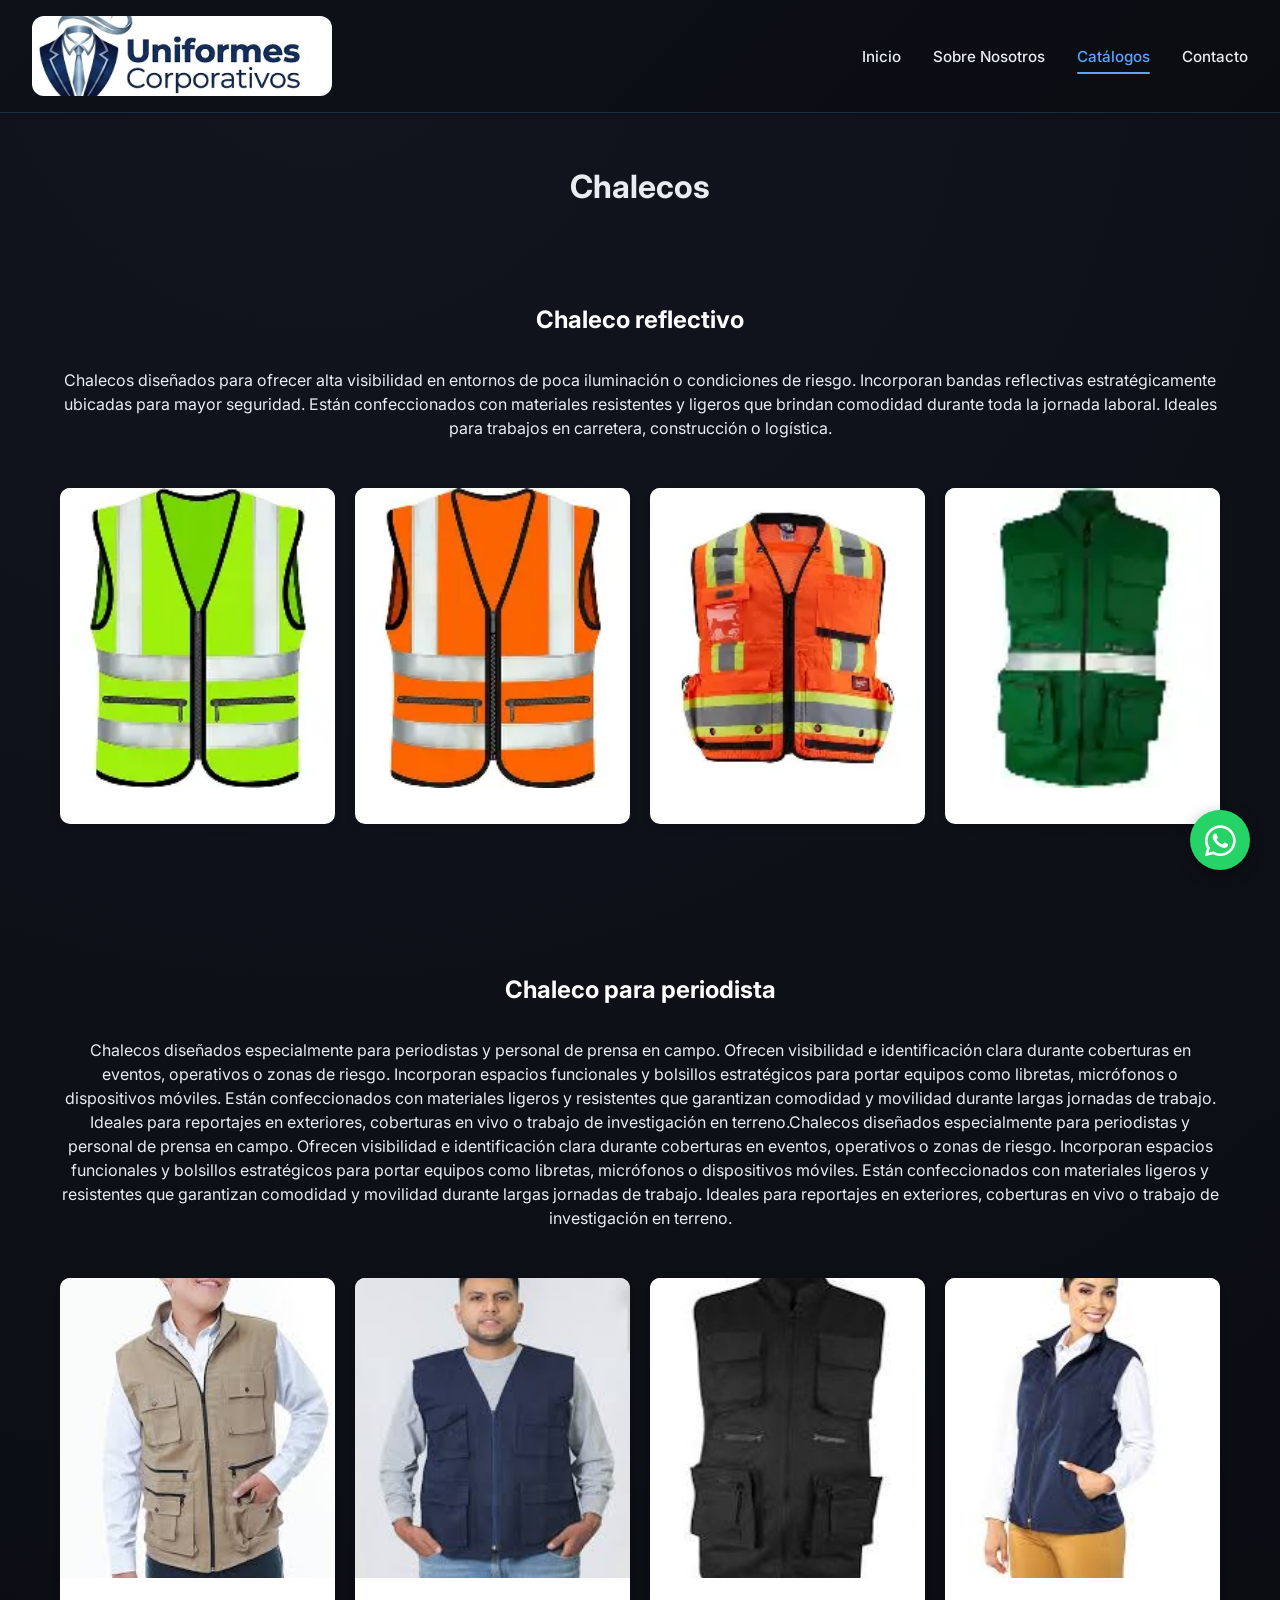
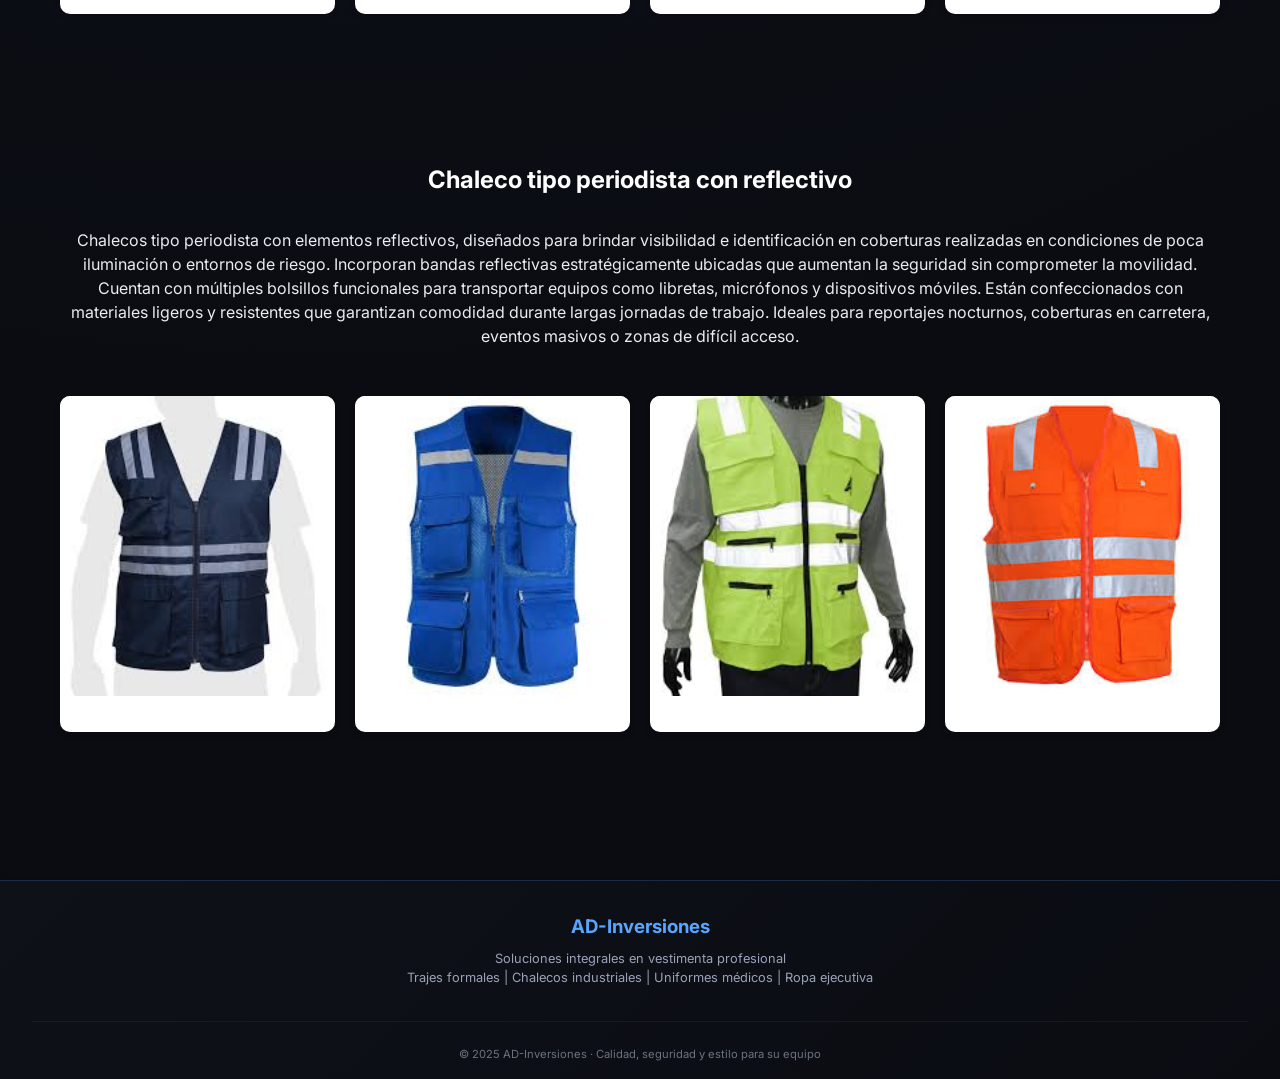
==== commit 824fbf0c: "se agrego el proyecto" ====
--- a/chalecos.html
+++ b/chalecos.html
@@ -75,30 +75,30 @@
       <div class="classes__grid">
         <div class="classes__card">
           <div class="classes__image">
-            <img src="imagenes/001.jpg" />
-          </div>
-          <h3>Chalecos</h3>
-        </div>
-
-        <div class="classes__card">
-          <div class="classes__image">
-            <img src="imagenes/002.jpg" />
-          </div>
-          <h3>Ropa femenina</h3>
-        </div>
-
-        <div class="classes__card">
-          <div class="classes__image">
-            <img src="imagenes/001.jpg" />
-          </div>
-          <h3>Ropa masculina</h3>
-        </div>
-
-        <div class="classes__card">
-          <div class="classes__image">
-            <img src="imagenes/002.jpg" />
-          </div>
-          <h3>Línea de trabajo</h3>
+            <img src="imagenes/chalecos/chalecos reflectivos/cr1.webp" />
+          </div>
+          <h3></h3>
+        </div>
+
+        <div class="classes__card">
+          <div class="classes__image">
+            <img src="imagenes/chalecos/chalecos reflectivos/cr2.webp" />
+          </div>
+          <h3></h3>
+        </div>
+
+        <div class="classes__card">
+          <div class="classes__image">
+            <img src="imagenes/chalecos/chalecos reflectivos/cr3.webp" />
+          </div>
+          <h3></h3>
+        </div>
+
+        <div class="classes__card">
+          <div class="classes__image">
+            <img src="imagenes/chalecos/chalecos reflectivos/cr4.webp" />
+          </div>
+          <h3></h3>
         </div>
       </div>
     </section>
@@ -106,14 +106,24 @@
     <br /><br />
 
     <section class="classes__container">
-      <h2 class="section__subheader">Chaleco reflectivo</h2>
+      <h2 class="section__subheader">Chaleco para periodista</h2>
       <p>
-        Chalecos diseñados para ofrecer alta visibilidad en entornos de poca
-        iluminación o condiciones de riesgo. Incorporan bandas reflectivas
-        estratégicamente ubicadas para mayor seguridad. Están confeccionados con
-        materiales resistentes y ligeros que brindan comodidad durante toda la
-        jornada laboral. Ideales para trabajos en carretera, construcción o
-        logística.
+        Chalecos diseñados especialmente para periodistas y personal de prensa
+        en campo. Ofrecen visibilidad e identificación clara durante coberturas
+        en eventos, operativos o zonas de riesgo. Incorporan espacios
+        funcionales y bolsillos estratégicos para portar equipos como libretas,
+        micrófonos o dispositivos móviles. Están confeccionados con materiales
+        ligeros y resistentes que garantizan comodidad y movilidad durante
+        largas jornadas de trabajo. Ideales para reportajes en exteriores,
+        coberturas en vivo o trabajo de investigación en terreno.Chalecos
+        diseñados especialmente para periodistas y personal de prensa en campo.
+        Ofrecen visibilidad e identificación clara durante coberturas en
+        eventos, operativos o zonas de riesgo. Incorporan espacios funcionales y
+        bolsillos estratégicos para portar equipos como libretas, micrófonos o
+        dispositivos móviles. Están confeccionados con materiales ligeros y
+        resistentes que garantizan comodidad y movilidad durante largas jornadas
+        de trabajo. Ideales para reportajes en exteriores, coberturas en vivo o
+        trabajo de investigación en terreno.
       </p>
 
       <br /><br />
@@ -121,30 +131,30 @@
       <div class="classes__grid">
         <div class="classes__card">
           <div class="classes__image">
-            <img src="imagenes/001.jpg" />
-          </div>
-          <h3>Chalecos</h3>
-        </div>
-
-        <div class="classes__card">
-          <div class="classes__image">
-            <img src="imagenes/002.jpg" />
-          </div>
-          <h3>Ropa femenina</h3>
-        </div>
-
-        <div class="classes__card">
-          <div class="classes__image">
-            <img src="imagenes/001.jpg" />
-          </div>
-          <h3>Ropa masculina</h3>
-        </div>
-
-        <div class="classes__card">
-          <div class="classes__image">
-            <img src="imagenes/002.jpg" />
-          </div>
-          <h3>Línea de trabajo</h3>
+            <img src="imagenes/chalecos/chalecos reflectivos/cp1.jpg" />
+          </div>
+          <h3></h3>
+        </div>
+
+        <div class="classes__card">
+          <div class="classes__image">
+            <img src="imagenes/chalecos/chalecos reflectivos/cp2.jpg" />
+          </div>
+          <h3></h3>
+        </div>
+
+        <div class="classes__card">
+          <div class="classes__image">
+            <img src="imagenes/chalecos/chalecos reflectivos/cp3.jpg" />
+          </div>
+          <h3></h3>
+        </div>
+
+        <div class="classes__card">
+          <div class="classes__image">
+            <img src="imagenes/chalecos/chalecos reflectivos/cp4.jpg" />
+          </div>
+          <h3></h3>
         </div>
       </div>
     </section>
@@ -152,14 +162,18 @@
     <br /><br />
 
     <section class="classes__container">
-      <h2 class="section__subheader">Chaleco reflectivo</h2>
+      <h2 class="section__subheader">Chaleco tipo periodista con reflectivo</h2>
       <p>
-        Chalecos diseñados para ofrecer alta visibilidad en entornos de poca
-        iluminación o condiciones de riesgo. Incorporan bandas reflectivas
-        estratégicamente ubicadas para mayor seguridad. Están confeccionados con
-        materiales resistentes y ligeros que brindan comodidad durante toda la
-        jornada laboral. Ideales para trabajos en carretera, construcción o
-        logística.
+        Chalecos tipo periodista con elementos reflectivos, diseñados para
+        brindar visibilidad e identificación en coberturas realizadas en
+        condiciones de poca iluminación o entornos de riesgo. Incorporan bandas
+        reflectivas estratégicamente ubicadas que aumentan la seguridad sin
+        comprometer la movilidad. Cuentan con múltiples bolsillos funcionales
+        para transportar equipos como libretas, micrófonos y dispositivos
+        móviles. Están confeccionados con materiales ligeros y resistentes que
+        garantizan comodidad durante largas jornadas de trabajo. Ideales para
+        reportajes nocturnos, coberturas en carretera, eventos masivos o zonas
+        de difícil acceso.
       </p>
 
       <br /><br />
@@ -167,30 +181,30 @@
       <div class="classes__grid">
         <div class="classes__card">
           <div class="classes__image">
-            <img src="imagenes/001.jpg" />
-          </div>
-          <h3>Chalecos</h3>
-        </div>
-
-        <div class="classes__card">
-          <div class="classes__image">
-            <img src="imagenes/002.jpg" />
-          </div>
-          <h3>Ropa femenina</h3>
-        </div>
-
-        <div class="classes__card">
-          <div class="classes__image">
-            <img src="imagenes/001.jpg" />
-          </div>
-          <h3>Ropa masculina</h3>
-        </div>
-
-        <div class="classes__card">
-          <div class="classes__image">
-            <img src="imagenes/002.jpg" />
-          </div>
-          <h3>Línea de trabajo</h3>
+            <img src="imagenes/chalecos/chalecos reflectivos/cpr1.jpg" />
+          </div>
+          <h3></h3>
+        </div>
+
+        <div class="classes__card">
+          <div class="classes__image">
+            <img src="imagenes/chalecos/chalecos reflectivos/cpr2.jpg" />
+          </div>
+          <h3></h3>
+        </div>
+
+        <div class="classes__card">
+          <div class="classes__image">
+            <img src="imagenes/chalecos/chalecos reflectivos/cpr3.jpg" />
+          </div>
+          <h3></h3>
+        </div>
+
+        <div class="classes__card">
+          <div class="classes__image">
+            <img src="imagenes/chalecos/chalecos reflectivos/cpr4.jpg" />
+          </div>
+          <h3></h3>
         </div>
       </div>
     </section>
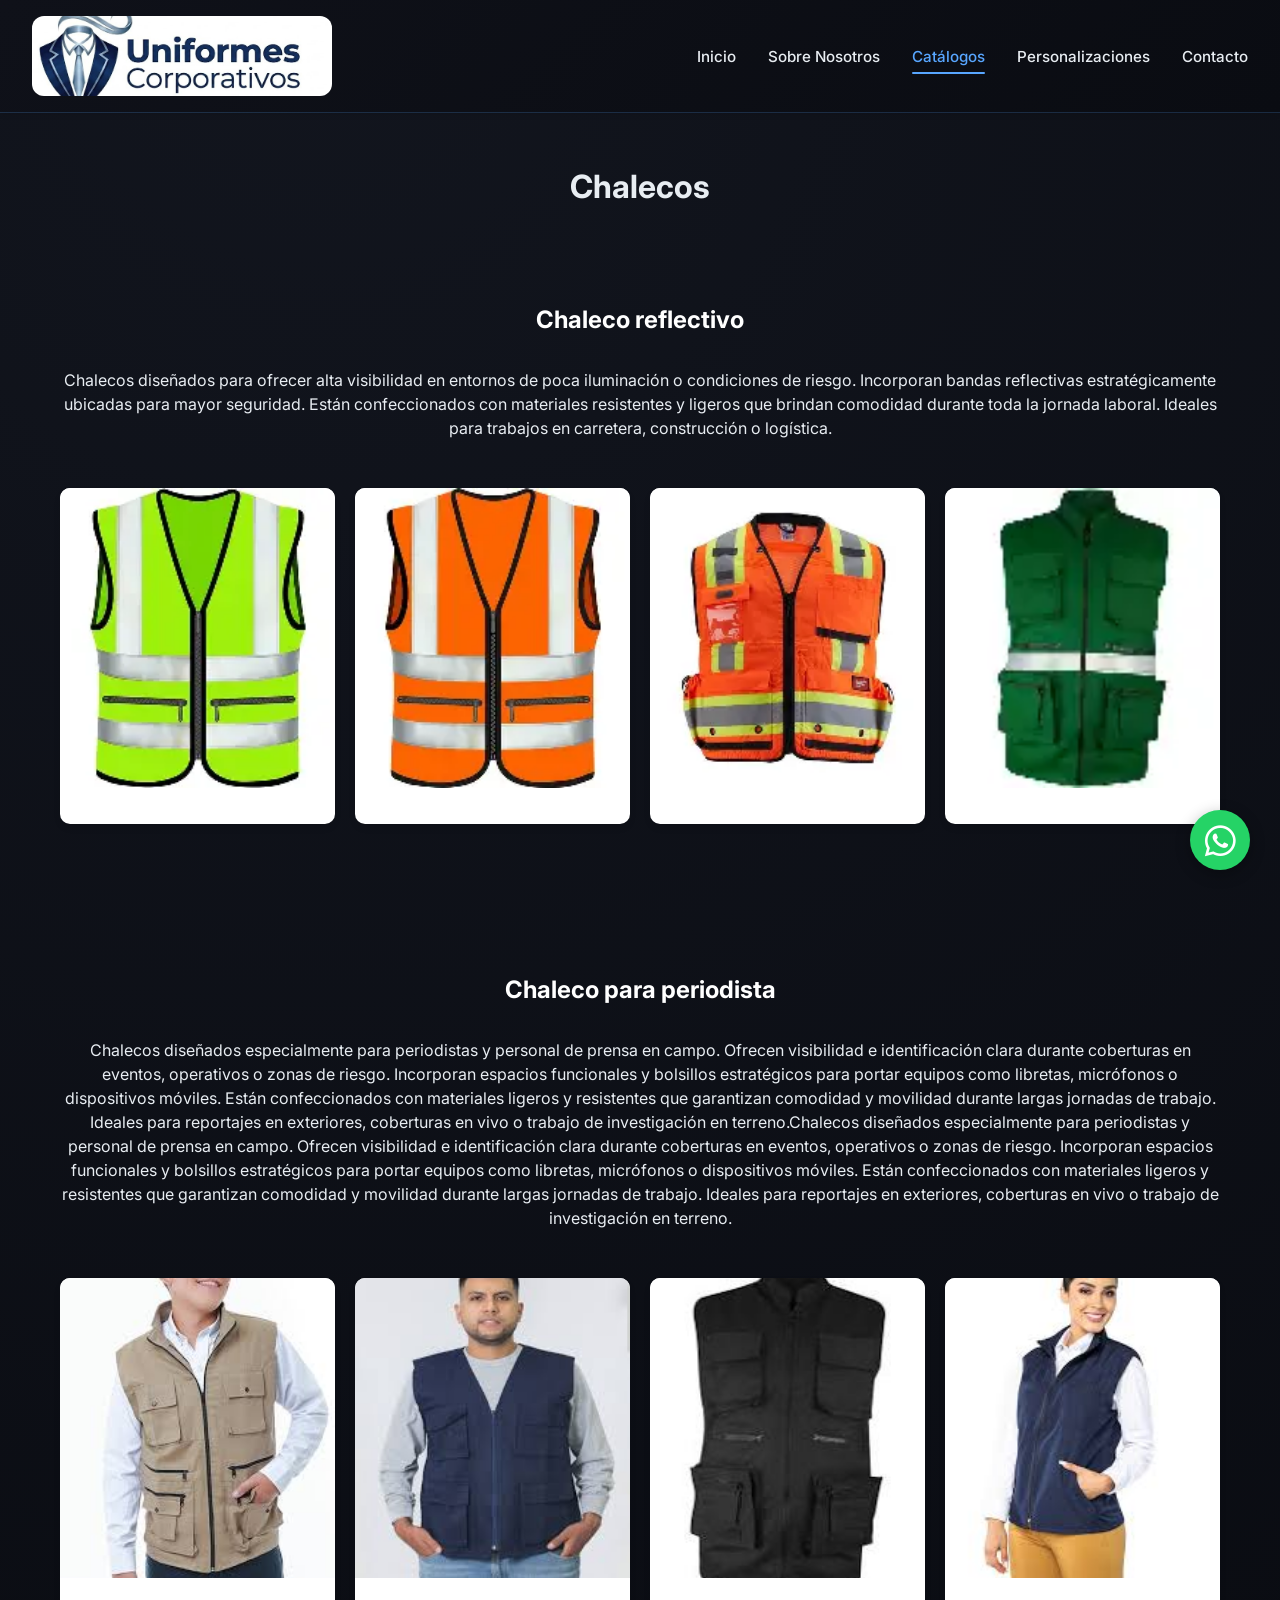
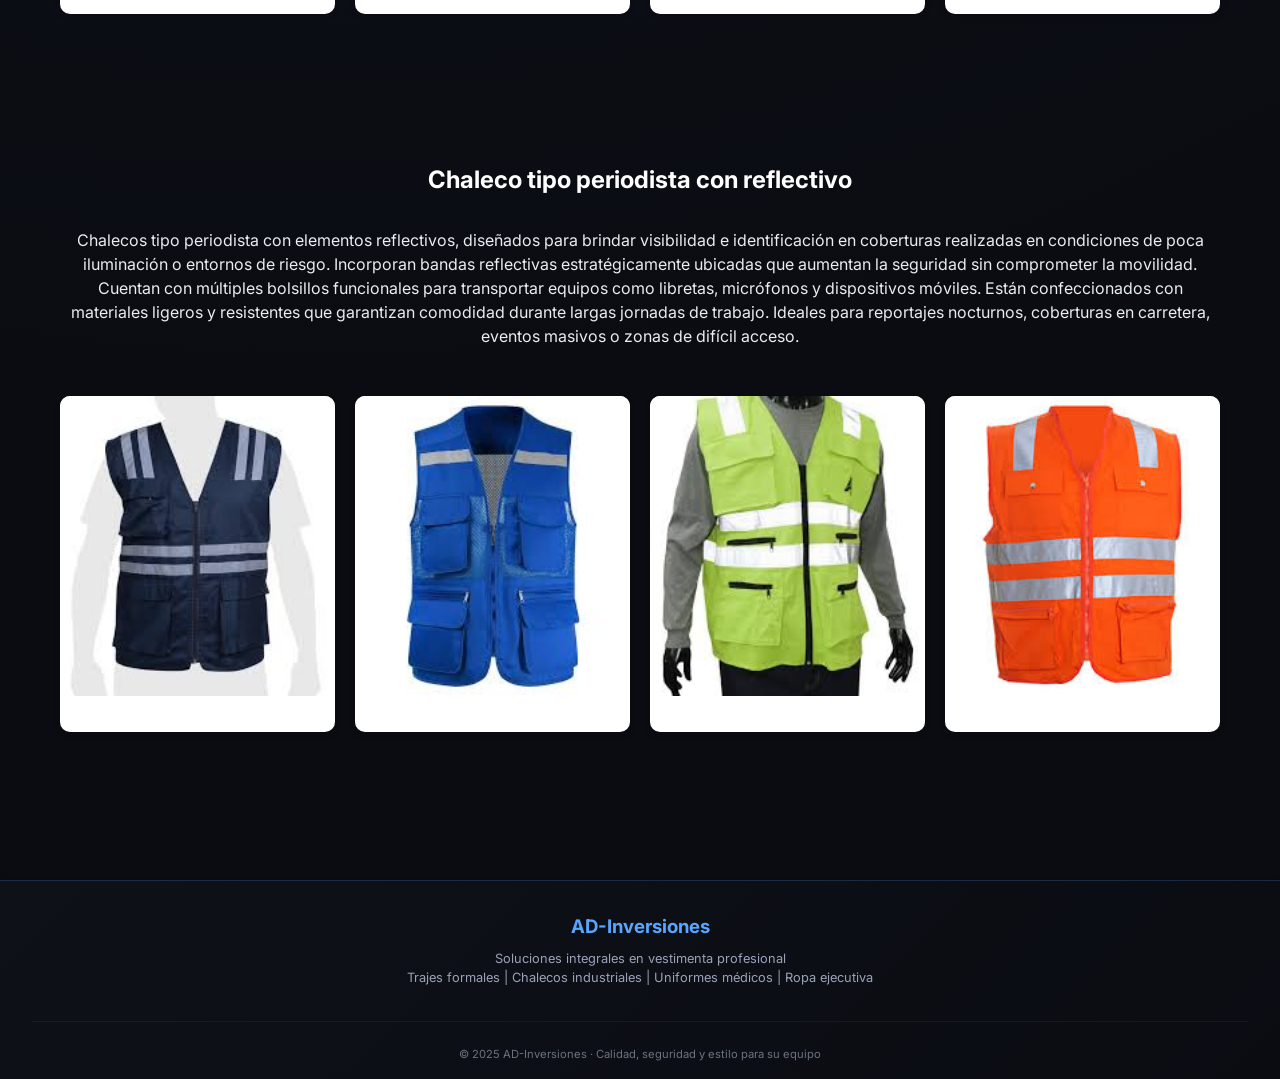
==== commit 89b08c7e: "se agrego el proyecto" ====
--- a/chalecos.html
+++ b/chalecos.html
@@ -43,6 +43,9 @@
           <li class="nav-item">
             <a href="catalogo.html" class="nav-link active">Catálogos</a>
           </li>
+          <li class="nav-item">
+            <a href="personaliza.html" class="nav-link">Personalizaciones</a>
+          </li>
 
           <li class="nav-item">
             <a href="contacto.html" class="nav-link">Contacto</a>
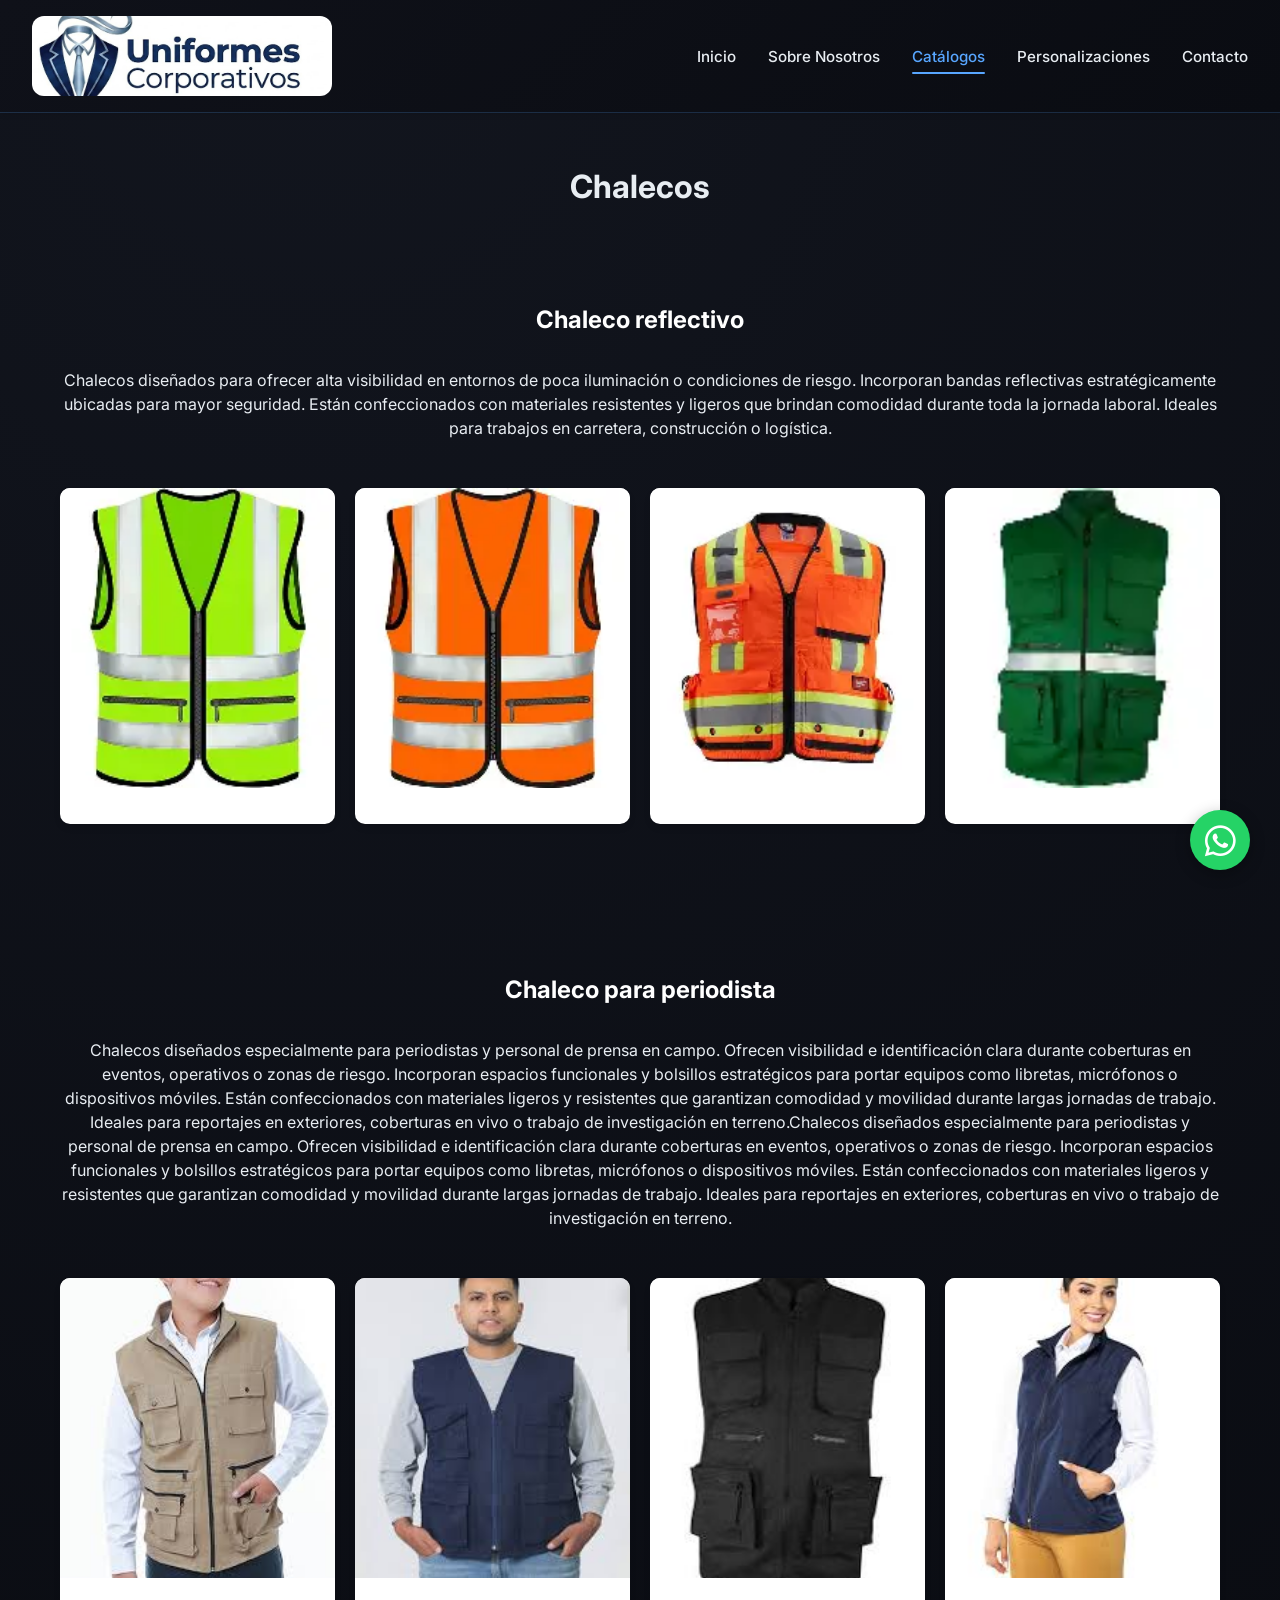
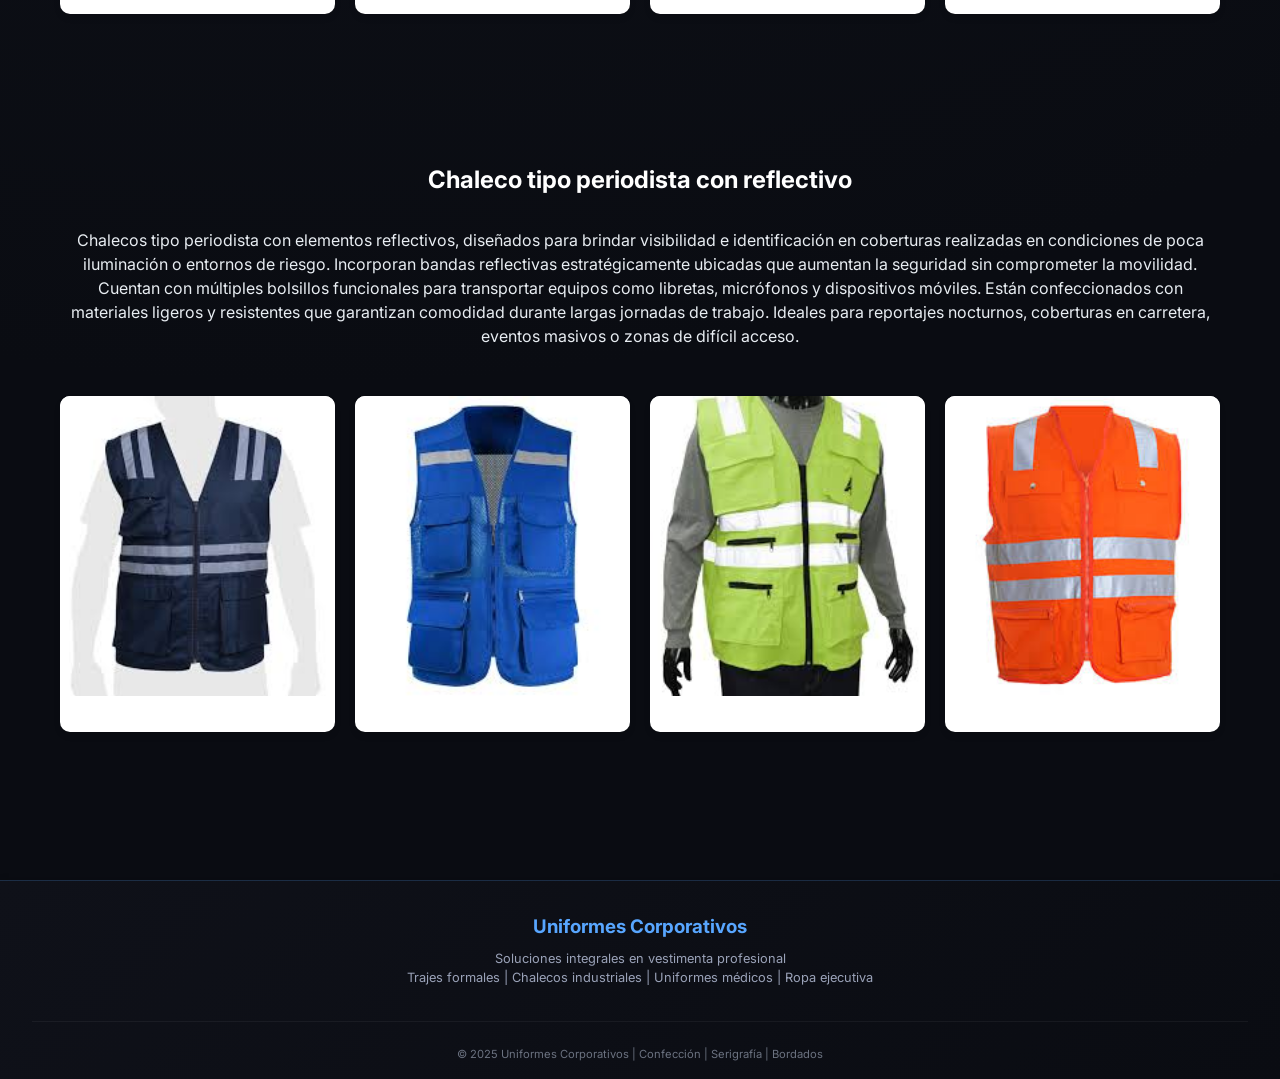
==== commit 8fa0d4f7: "se agrego el proyecto" ====
--- a/chalecos.html
+++ b/chalecos.html
@@ -217,7 +217,7 @@
     <footer>
       <div class="footer-content">
         <div class="footer-info">
-          <h3>AD-Inversiones</h3>
+          <h3>Uniformes Corporativos</h3>
           <p>Soluciones integrales en vestimenta profesional</p>
           <p>
             Trajes formales | Chalecos industriales | Uniformes médicos | Ropa
@@ -227,7 +227,7 @@
       </div>
       <div class="footer-bottom">
         <p>
-          © 2025 AD-Inversiones · Calidad, seguridad y estilo para su equipo
+          © 2025 Uniformes Corporativos | Confección | Serigrafía | Bordados
         </p>
       </div>
     </footer>
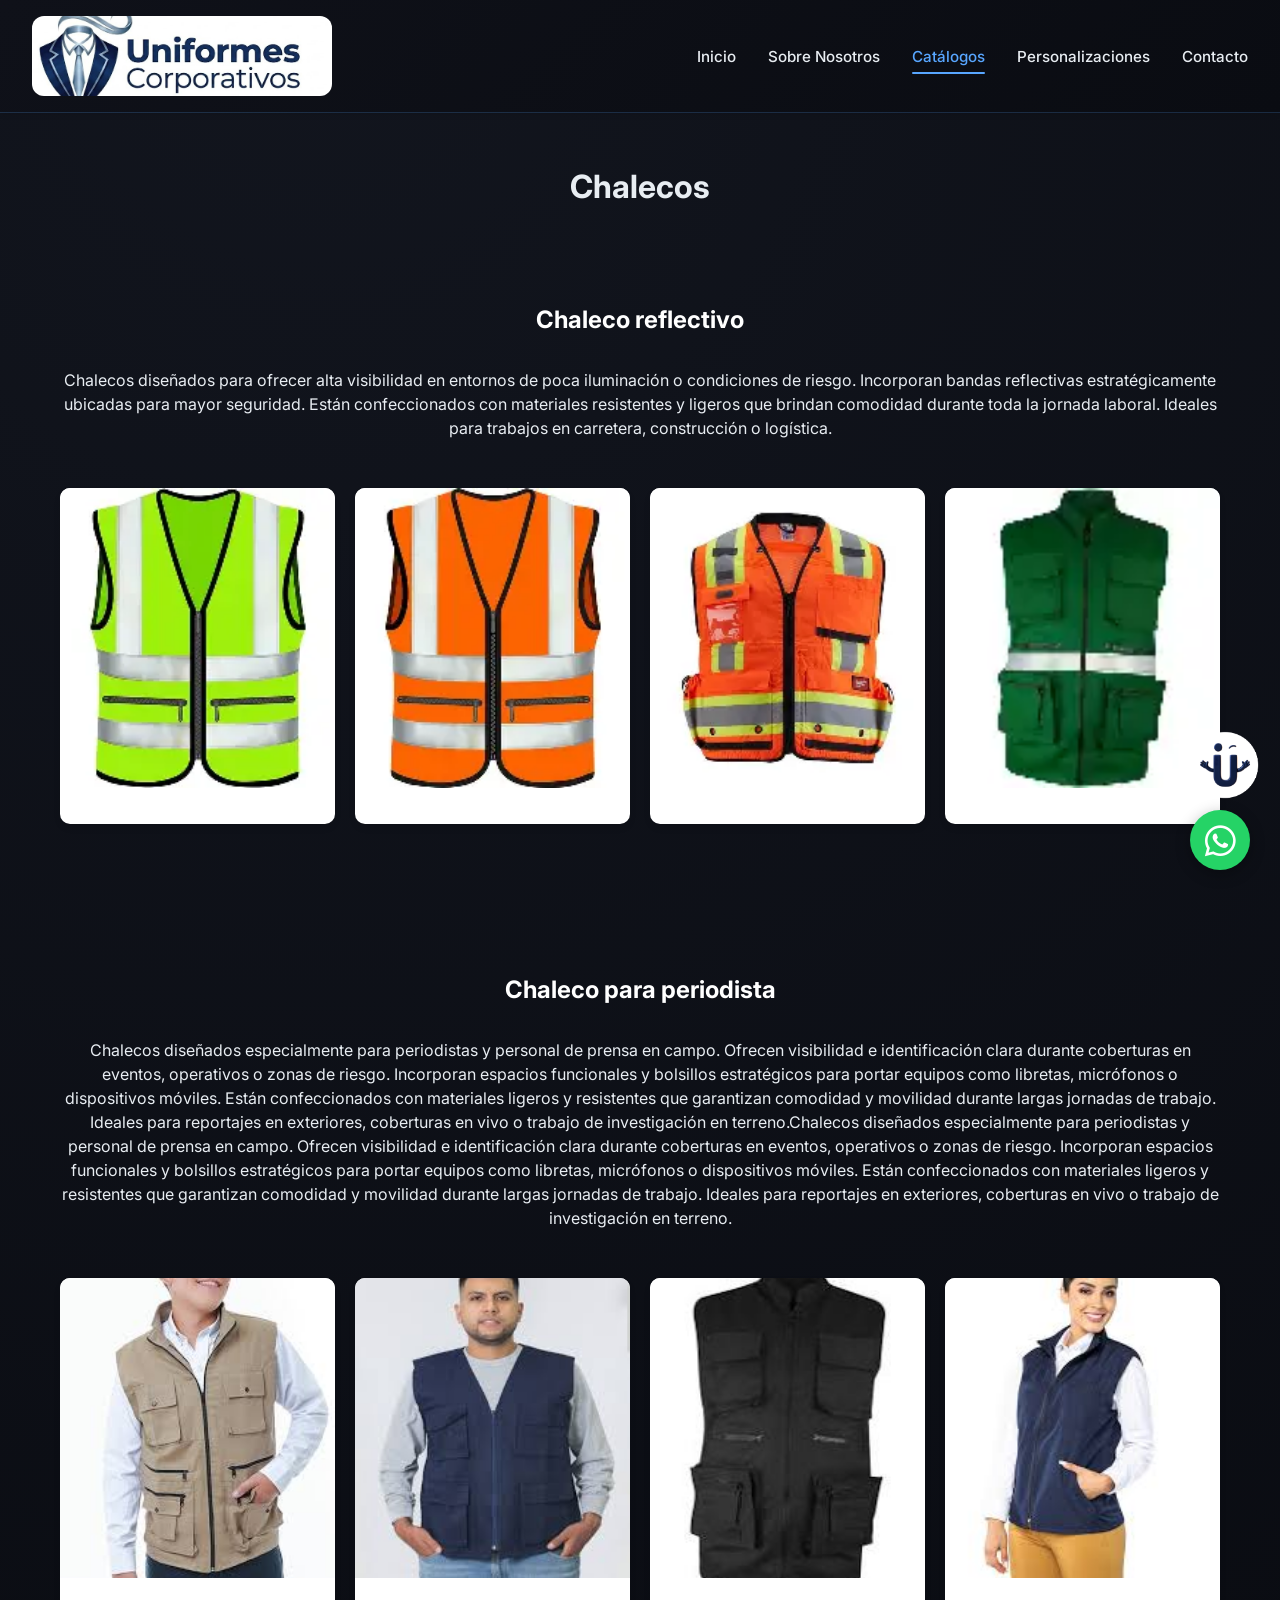
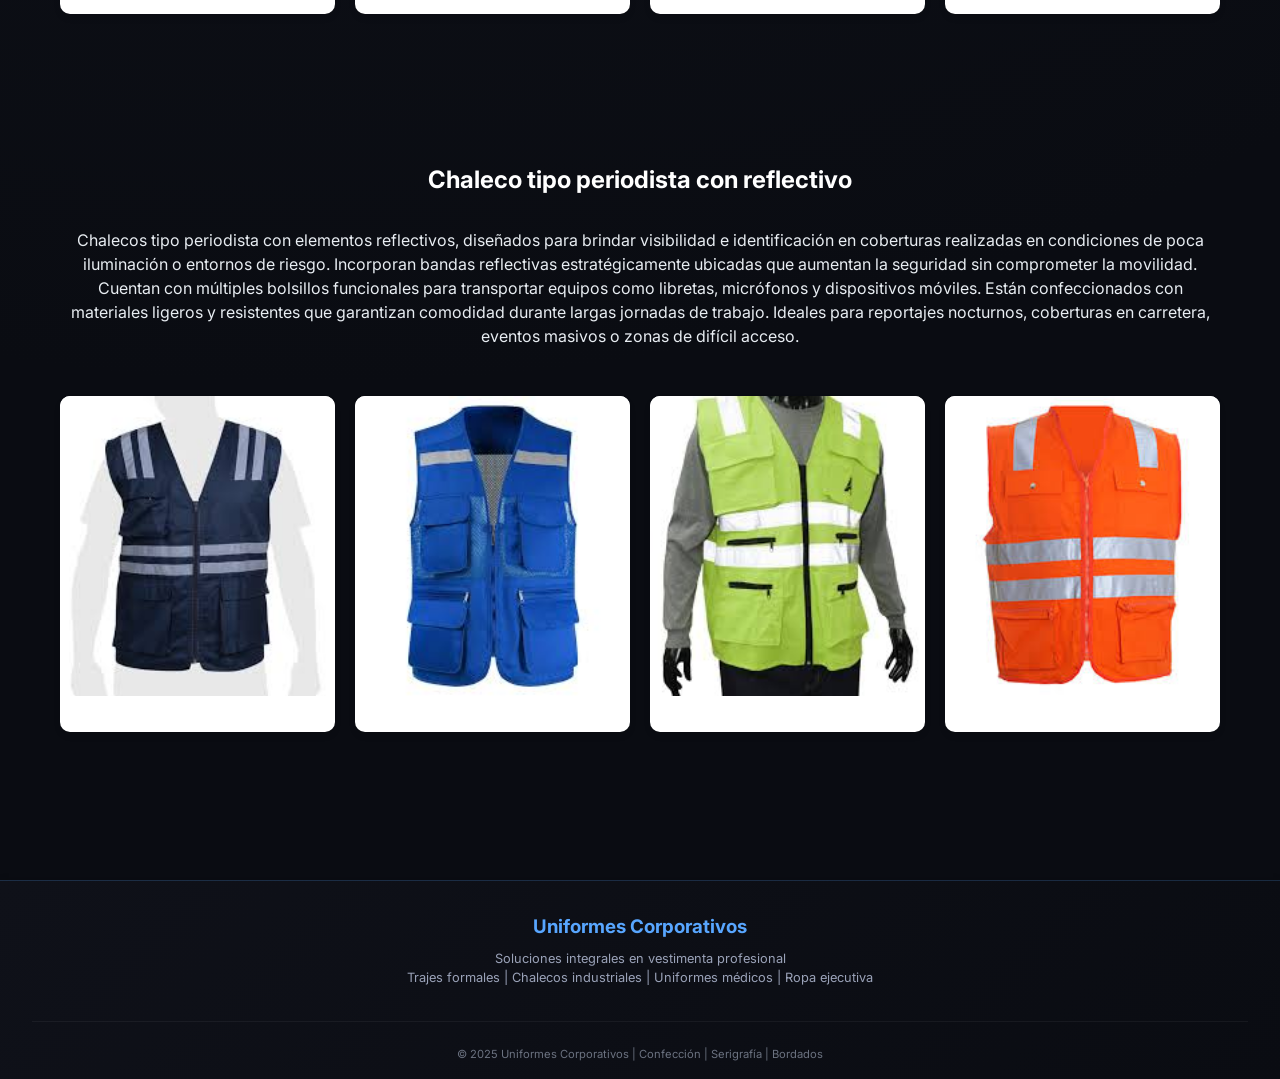
==== commit 82f8853f: "se agrego el proyecto UNI" ====
--- a/chalecos.html
+++ b/chalecos.html
@@ -21,6 +21,7 @@
     <link rel="stylesheet" href="style/catalogo.css" />
     <link rel="stylesheet" href="style/home.css" />
     <link rel="stylesheet" href="style/styleWA.css" />
+    <link rel="stylesheet" href="style/uni.css" />
   </head>
   <body>
     <!-- Navbar -->
@@ -262,5 +263,13 @@
         $("#whatsappContainer").load("components/whatsapp-button.html");
       });
     </script>
+    <div id="chat-component"></div>
+    <script>
+      fetch("uni.html")
+        .then((res) => res.text())
+        .then((html) => {
+          document.getElementById("chat-component").innerHTML = html;
+        });
+    </script>
   </body>
 </html>
--- a/style/uni.css
+++ b/style/uni.css
@@ -0,0 +1,125 @@
+/* CONTENEDOR */
+.u-chat-btn {
+    position: fixed;
+    bottom: 75px;
+    right: 30px;
+    width: 100px;
+    height: 120px;
+    z-index: 9999;
+    text-decoration: none;
+    display: block;
+}
+
+/* PERSONAJE */
+.u-chat-character {
+    width: 100%;
+    height: 100%;
+    transform-origin: center bottom;
+    animation: uChatAnim 7s ease-in-out infinite;
+}
+
+.u-chat-character img {
+    width: 150%;
+    height: 100%;
+    object-fit: contain;
+}
+
+/* TOOLTIP */
+.u-chat-tooltip {
+    position: absolute;
+    bottom: 50%;
+    right: 110%;
+    transform: translateY(50%);
+    background: #111;
+    color: #fff;
+    padding: 8px 12px;
+    border-radius: 8px;
+    font-size: 13px;
+    white-space: nowrap;
+    opacity: 0;
+    transition: 0.3s;
+}
+
+/* HOVER */
+.u-chat-btn:hover {
+    transform: scale(1.1);
+}
+
+.u-chat-btn:hover .u-chat-tooltip {
+    opacity: 1;
+}
+
+/* ANIMACIÓN */
+@keyframes uChatAnim {
+    0% {
+        transform: perspective(600px) rotateY(0deg) rotate(0deg);
+    }
+
+    5% {
+        transform: perspective(600px) rotateY(-90deg);
+    }
+
+    10% {
+        transform: perspective(600px) rotateY(-180deg);
+    }
+
+    15% {
+        transform: perspective(600px) rotateY(-270deg);
+    }
+
+    20% {
+        transform: perspective(600px) rotateY(-360deg);
+    }
+
+    28% {
+        transform: rotate(16deg);
+    }
+
+    36% {
+        transform: rotate(-16deg);
+    }
+
+    44% {
+        transform: rotate(16deg);
+    }
+
+    52% {
+        transform: rotate(0deg);
+    }
+
+    55% {
+        transform: rotate(16deg) translateY(0);
+    }
+
+    59% {
+        transform: rotate(16deg) translateY(-10px);
+    }
+
+    63% {
+        transform: rotate(16deg) translateY(2px);
+    }
+
+    67% {
+        transform: rotate(16deg) translateY(-10px);
+    }
+
+    71% {
+        transform: rotate(16deg) translateY(2px);
+    }
+
+    75% {
+        transform: rotate(16deg) translateY(-10px);
+    }
+
+    79% {
+        transform: rotate(16deg) translateY(2px);
+    }
+
+    85% {
+        transform: rotate(0deg);
+    }
+
+    100% {
+        transform: rotate(0deg);
+    }
+}
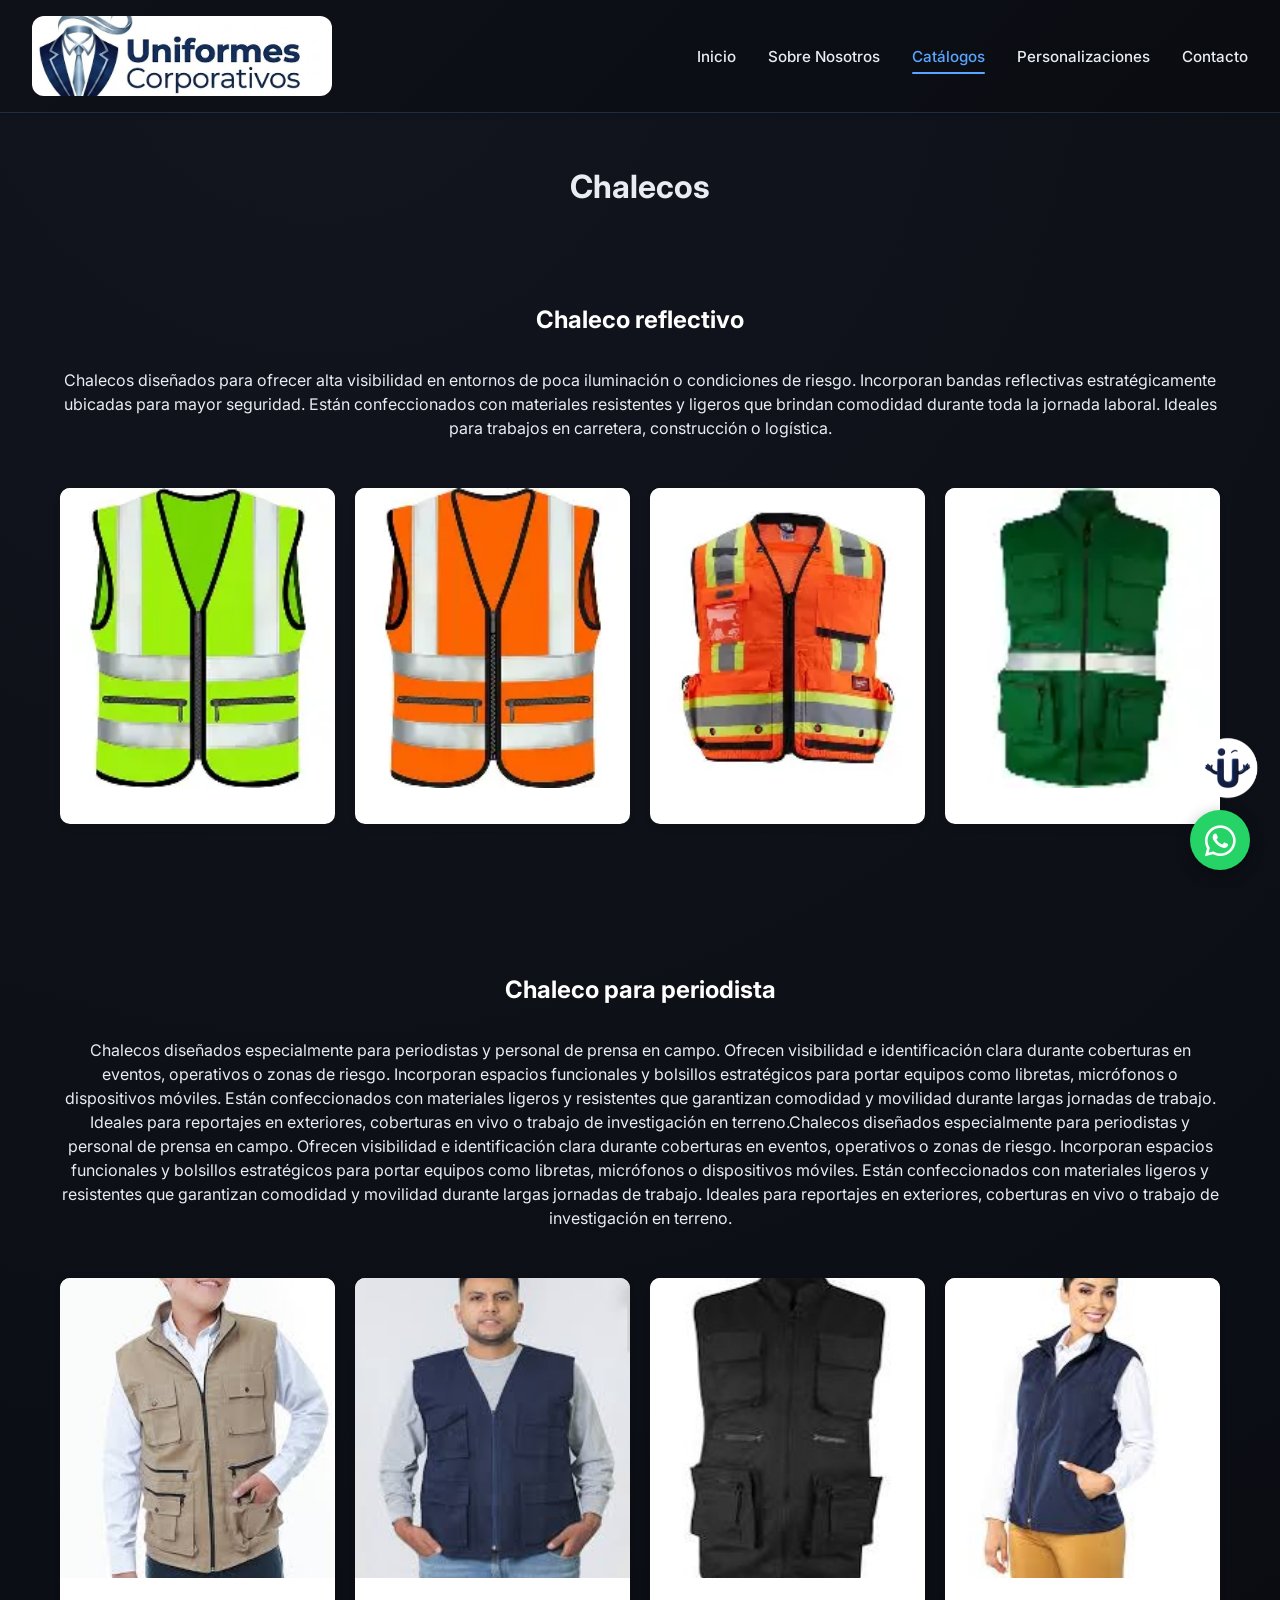
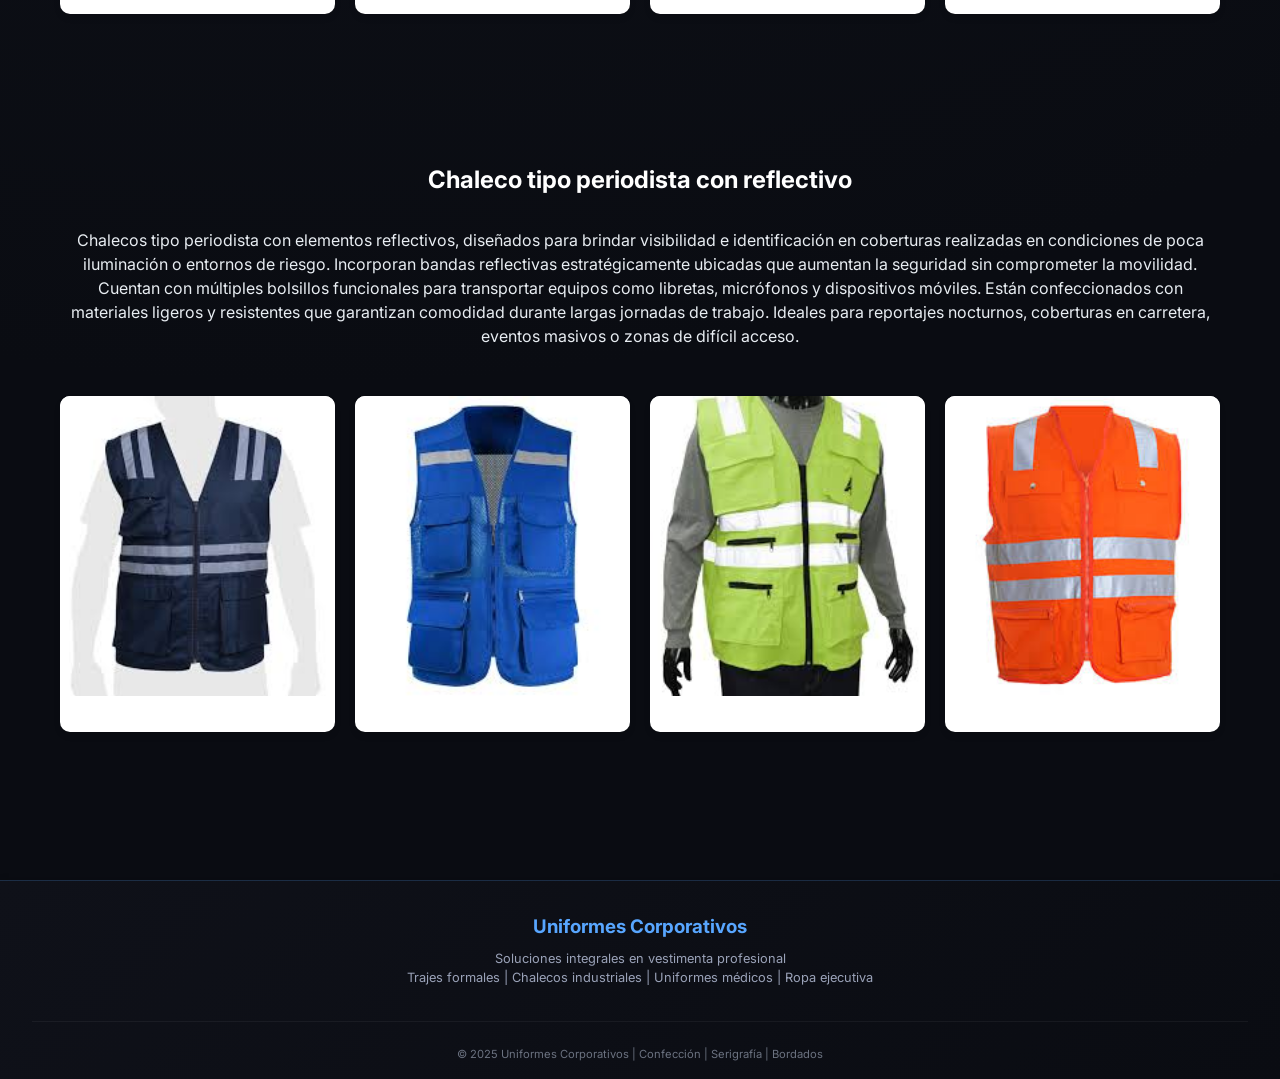
==== commit 833a32bf: "icono" ====
--- a/chalecos.html
+++ b/chalecos.html
@@ -7,6 +7,7 @@
       content="width=device-width, initial-scale=1.0, user-scalable=yes"
     />
     <title>AD-Inversiones | Inicio - Vestimenta Profesional</title>
+    <link rel="icon" href="assets/icono2.png" type="image/png" />
     <!-- Google Fonts -->
     <link
       href="https://fonts.googleapis.com/css2?family=Inter:opsz,wght@14..32,300;14..32,400;14..32,500;14..32,600;14..32,700;14..32,800&display=swap"
--- a/style/uni.css
+++ b/style/uni.css
@@ -1,10 +1,10 @@
 /* CONTENEDOR */
 .u-chat-btn {
     position: fixed;
-    bottom: 75px;
+    bottom: 82px;
     right: 30px;
-    width: 100px;
-    height: 120px;
+    width: 90px;
+    height: 100px;
     z-index: 9999;
     text-decoration: none;
     display: block;
